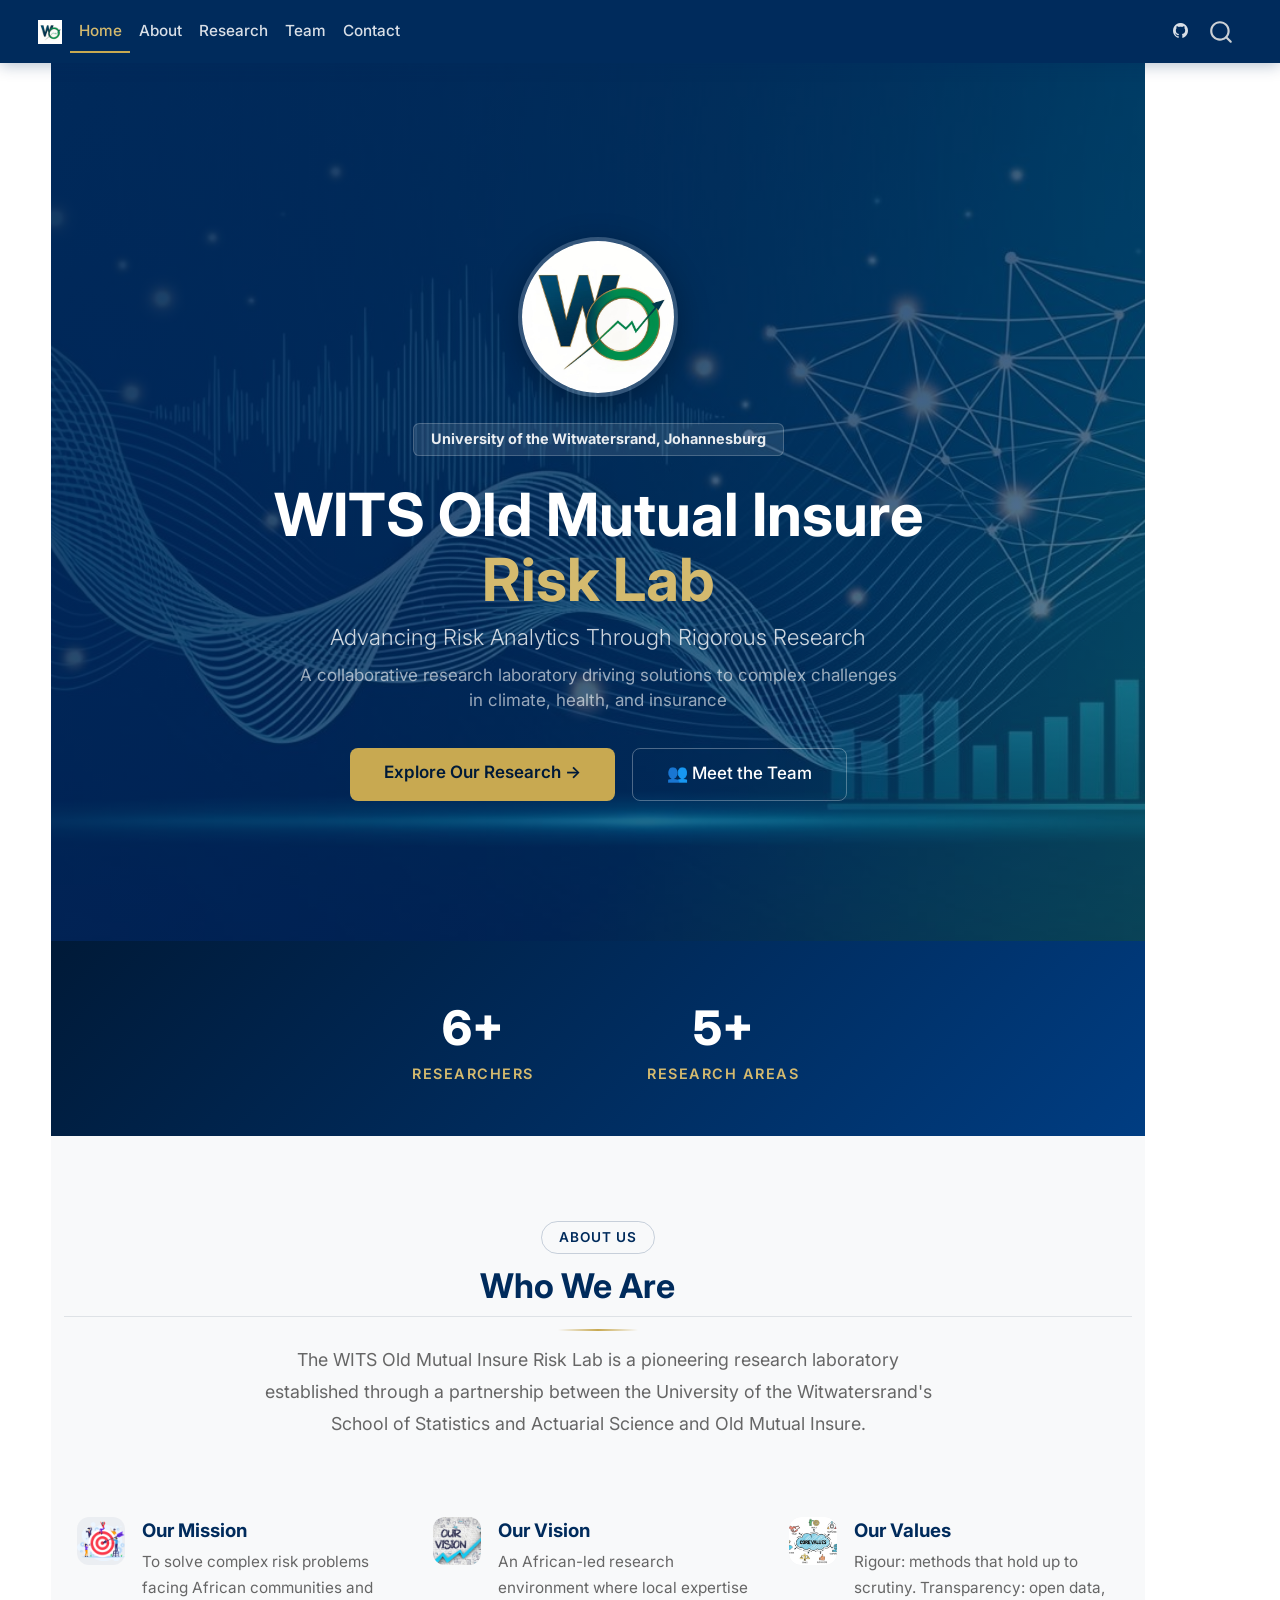
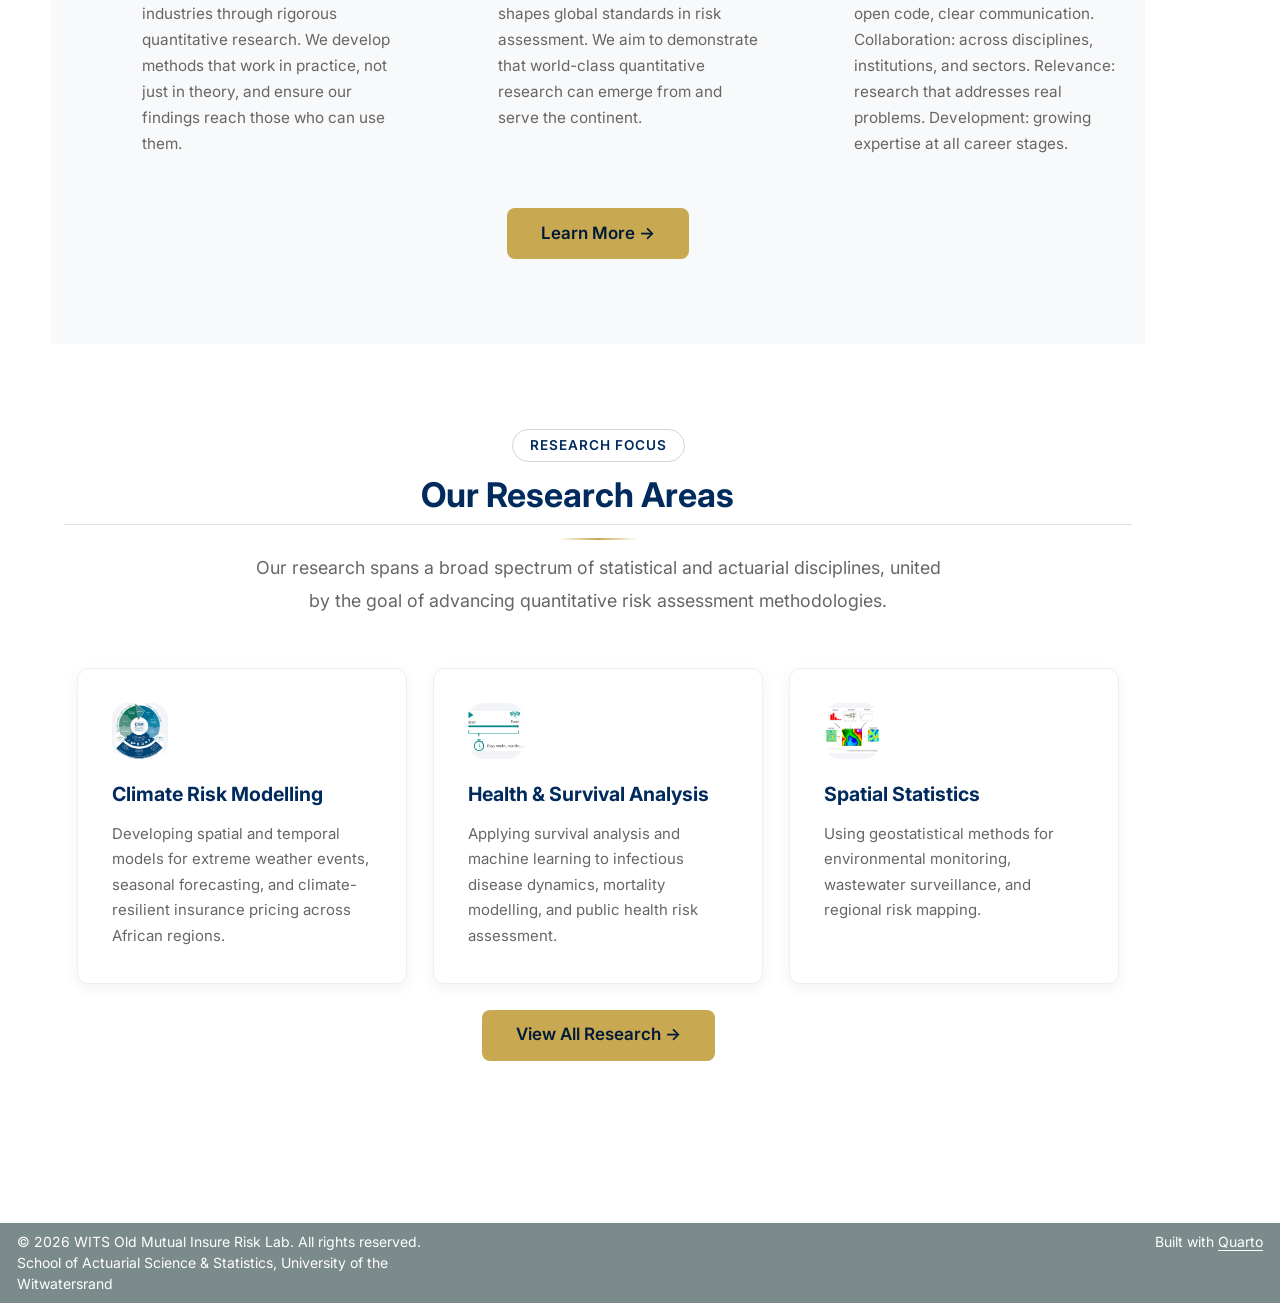
==== docs/index.html @ 9a1ba1e3 "Render website" ====
<!DOCTYPE html>
<html xmlns="http://www.w3.org/1999/xhtml" lang="en" xml:lang="en"><head>

<meta charset="utf-8">
<meta name="generator" content="quarto-1.9.36">

<meta name="viewport" content="width=device-width, initial-scale=1.0, user-scalable=yes">

<meta name="description" content="Advancing Risk Analytics &amp; Actuarial Science through innovative research at the University of the Witwatersrand">

<title>WITS Old Mutual Insure Risk Lab</title>
<style>
/* Default styles provided by pandoc.
** See https://pandoc.org/MANUAL.html#variables-for-html for config info.
*/
code{white-space: pre-wrap;}
span.smallcaps{font-variant: small-caps;}
div.columns{display: flex; gap: min(4vw, 1.5em);}
div.column{flex: auto; overflow-x: auto;}
div.hanging-indent{margin-left: 1.5em; text-indent: -1.5em;}
ul.task-list{list-style: none;}
ul.task-list li input[type="checkbox"] {
  width: 0.8em;
  margin: 0 0.8em 0.2em -1em; /* quarto-specific, see https://github.com/quarto-dev/quarto-cli/issues/4556 */ 
  vertical-align: middle;
}
</style>


<script src="site_libs/quarto-nav/quarto-nav.js"></script>
<script src="site_libs/quarto-nav/headroom.min.js"></script>
<script src="site_libs/clipboard/clipboard.min.js"></script>
<script src="site_libs/quarto-search/autocomplete.umd.js"></script>
<script src="site_libs/quarto-search/fuse.min.js"></script>
<script src="site_libs/quarto-search/quarto-search.js"></script>
<meta name="quarto:offset" content="./">
<link href="./images/logo.png" rel="icon" type="image/png">
<script src="site_libs/quarto-html/quarto.js" type="module"></script>
<script src="site_libs/quarto-html/tabsets/tabsets.js" type="module"></script>
<script src="site_libs/quarto-html/popper.min.js"></script>
<script src="site_libs/quarto-html/tippy.umd.min.js"></script>
<script src="site_libs/quarto-html/anchor.min.js"></script>
<link href="site_libs/quarto-html/tippy.css" rel="stylesheet">
<link href="site_libs/quarto-html/quarto-syntax-highlighting-845c23b38eaddc0f92fda52bfe77a8c8.css" rel="stylesheet" id="quarto-text-highlighting-styles">
<script src="site_libs/bootstrap/bootstrap.min.js"></script>
<link href="site_libs/bootstrap/bootstrap-icons.css" rel="stylesheet">
<link href="site_libs/bootstrap/bootstrap-7622a81b1497c2bcf4601b853448bdc0.min.css" rel="stylesheet" append-hash="true" id="quarto-bootstrap" data-mode="light">
<script id="quarto-search-options" type="application/json">{
  "location": "navbar",
  "copy-button": false,
  "collapse-after": 3,
  "panel-placement": "end",
  "type": "overlay",
  "limit": 50,
  "keyboard-shortcut": [
    "f",
    "/",
    "s"
  ],
  "show-item-context": false,
  "language": {
    "search-no-results-text": "No results",
    "search-matching-documents-text": "matching documents",
    "search-copy-link-title": "Copy link to search",
    "search-hide-matches-text": "Hide additional matches",
    "search-more-match-text": "more match in this document",
    "search-more-matches-text": "more matches in this document",
    "search-clear-button-title": "Clear",
    "search-text-placeholder": "",
    "search-detached-cancel-button-title": "Cancel",
    "search-submit-button-title": "Submit",
    "search-label": "Search"
  }
}</script>
<style>html{ scroll-behavior: smooth; }</style>
<link rel="preconnect" href="https://fonts.googleapis.com">
<link rel="preconnect" href="https://fonts.gstatic.com" crossorigin="">
<link href="https://fonts.googleapis.com/css2?family=Inter:wght@300;400;500;600;700;800&amp;family=Playfair+Display:wght@700&amp;display=swap" rel="stylesheet">
<link href="https://cdn.jsdelivr.net/npm/bootstrap@5.3.2/dist/css/bootstrap.min.css" rel="stylesheet">


<link rel="stylesheet" href="styles.css">
<meta property="og:title" content="– WITS Old Mutual Insure Risk Lab">
<meta property="og:description" content="Advancing Risk Analytics &amp; Actuarial Science through innovative research at the University of the Witwatersrand">
<meta property="og:image" content="images/hero-bg.png">
<meta property="og:site_name" content="WITS Old Mutual Insure Risk Lab">
<meta property="og:image:alt" content="">
<meta name="twitter:title" content="– WITS Old Mutual Insure Risk Lab">
<meta name="twitter:description" content="Advancing Risk Analytics &amp; Actuarial Science through innovative research at the University of the Witwatersrand">
<meta name="twitter:image" content="images/hero-bg.png">
<meta name="twitter:image:alt" content="">
<meta name="twitter:card" content="summary_large_image">
</head>

<body class="nav-fixed fullcontent quarto-light">

<div id="quarto-search-results"></div>
  <header id="quarto-header" class="headroom fixed-top">
    <nav class="navbar navbar-expand-lg " data-bs-theme="dark">
      <div class="navbar-container container-fluid">
      <div class="navbar-brand-container mx-auto">
    <a href="./index.html" class="navbar-brand navbar-brand-logo">
    <img src="./images/logo.png" alt="" class="navbar-logo light-content">
    <img src="./images/logo.png" alt="" class="navbar-logo dark-content">
    </a>
  </div>
            <div id="quarto-search" class="" title="Search"></div>
          <button class="navbar-toggler" type="button" data-bs-toggle="collapse" data-bs-target="#navbarCollapse" aria-controls="navbarCollapse" role="menu" aria-expanded="false" aria-label="Toggle navigation" onclick="if (window.quartoToggleHeadroom) { window.quartoToggleHeadroom(); }">
  <span class="navbar-toggler-icon"></span>
</button>
          <div class="collapse navbar-collapse" id="navbarCollapse">
            <ul class="navbar-nav navbar-nav-scroll me-auto">
  <li class="nav-item">
    <a class="nav-link active" href="./index.html" aria-current="page"> 
<span class="menu-text">Home</span></a>
  </li>  
  <li class="nav-item">
    <a class="nav-link" href="./about.html"> 
<span class="menu-text">About</span></a>
  </li>  
  <li class="nav-item">
    <a class="nav-link" href="./research.html"> 
<span class="menu-text">Research</span></a>
  </li>  
  <li class="nav-item">
    <a class="nav-link" href="./team.html"> 
<span class="menu-text">Team</span></a>
  </li>  
  <li class="nav-item">
    <a class="nav-link" href="./contact.html"> 
<span class="menu-text">Contact</span></a>
  </li>  
</ul>
            <ul class="navbar-nav navbar-nav-scroll ms-auto">
  <li class="nav-item compact">
    <a class="nav-link" href="https://github.com/odeymofokeng-wits/wits-riks-lab"> <i class="bi bi-github" role="img" aria-label="GitHub">
</i> 
<span class="menu-text"></span></a>
  </li>  
</ul>
          </div> <!-- /navcollapse -->
            <div class="quarto-navbar-tools">
</div>
      </div> <!-- /container-fluid -->
    </nav>
</header>
<!-- content -->
<div id="quarto-content" class="quarto-container page-columns page-rows-contents page-layout-article page-navbar">
<!-- sidebar -->
<!-- margin-sidebar -->
    
<!-- main -->
<main class="content" id="quarto-document-content"><header id="title-block-header" class="quarto-title-block"></header>




<!-- ═══════════════════════════════════════════
     HERO SECTION
     ═══════════════════════════════════════════ -->
<div class="hero-section">
  <img src="images/hero-bg.png" alt="" class="hero-bg">
  <div class="hero-overlay"></div>
  <div class="hero-content">
    <img src="images/logo.png" alt="WITS Old Mutual Insure Risk Lab" class="hero-logo">

    <div class="hero-badges">
      <span class="badge">University of the Witwatersrand, Johannesburg</span>
    </div>

    <h1 class="hero-title">
      WITS Old Mutual Insure<br>
      <span class="gold">Risk Lab</span>
    </h1>

    <p class="hero-tagline">
      Advancing Risk Analytics Through Rigorous Research
    </p>
    <p class="hero-subtitle">
      A collaborative research laboratory driving solutions to complex challenges in climate, health, and insurance
    </p>

    <div class="hero-buttons">
      <a href="./research.html" class="hero-btn-primary">
        Explore Our Research →
      </a>
      <a href="./team.html" class="hero-btn-secondary">
        👥 Meet the Team
      </a>
    </div>
  </div>
</div>

<!-- ═══════════════════════════════════════════
     STATS BAR
     ═══════════════════════════════════════════ -->
<div class="stats-bar text-center">
  <div class="container">
    <div class="row g-4 justify-content-center">
      <div class="col-6 col-md-3 stat-item">
        <div class="stat-number">6+</div>
        <div class="stat-label">Researchers</div>
      </div>
      <div class="col-6 col-md-3 stat-item">
        <div class="stat-number">5+</div>
        <div class="stat-label">Research Areas</div>
      </div>
    </div>
  </div>
</div>

<!-- ═══════════════════════════════════════════
     ABOUT PREVIEW
     ═══════════════════════════════════════════ -->
<div class="bg-light-section" style="padding: 5rem 0;">
  <div class="container">
    <div class="section-title-wrapper">
      <span class="section-badge badge-navy">About Us</span>
      <h2 class="anchored">Who We Are</h2>
      <div class="gold-line"></div>
      <p style="color: #666; max-width: 700px; margin: 0 auto; font-size: 1.05rem; line-height: 1.8;">
        The WITS Old Mutual Insure Risk Lab is a pioneering research laboratory
        established through a partnership between the University of the
        Witwatersrand's School of Statistics and Actuarial Science and Old Mutual
        Insure.
      </p>
    </div>

    <div class="row g-4 mt-4 justify-content-center">
      <div class="col-md-4">
        <div class="about-value-card">
          <div class="about-value-icon"><img src="images/target.png" alt="Mission" style="width: 48px; height: 48px; object-fit: contain;"></div>
          <div>
            <div class="about-value-title">Our Mission</div>
            <div class="about-value-text">
              To solve complex risk problems facing African communities and industries through rigorous quantitative research. We develop methods that work in practice, not just in theory, and ensure our findings reach those who can use them.
            </div>
          </div>
        </div>
      </div>
      <div class="col-md-4">
        <div class="about-value-card">
          <div class="about-value-icon"><img src="images/vision.jpg" alt="Vision" style="width: 48px; height: 48px; object-fit: cover; border-radius: 12px;"></div>
          <div>
            <div class="about-value-title">Our Vision</div>
            <div class="about-value-text">
              An African-led research environment where local expertise shapes global standards in risk assessment. We aim to demonstrate that world-class quantitative research can emerge from and serve the continent.
            </div>
          </div>
        </div>
      </div>
      <div class="col-md-4">
        <div class="about-value-card">
          <div class="about-value-icon"><img src="images/values.jpg" alt="Values" style="width: 48px; height: 48px; object-fit: cover; border-radius: 12px;"></div>
          <div>
            <div class="about-value-title">Our Values</div>
            <div class="about-value-text">
              Rigour: methods that hold up to scrutiny. Transparency: open data, open code, clear communication. Collaboration: across disciplines, institutions, and sectors. Relevance: research that addresses real problems. Development: growing expertise at all career stages.
            </div>
          </div>
        </div>
      </div>
    </div>

    <div class="text-center mt-4">
      <a href="./about.html" class="hero-btn-primary" style="display: inline-block;">
        Learn More →
      </a>
    </div>
  </div>
</div>

<!-- RESEARCH PREVIEW -->
<div style="padding: 5rem 0; background: white;">
  <div class="container">
    <div class="section-title-wrapper">
      <span class="section-badge badge-navy">Research Focus</span>
      <h2 class="anchored">Our Research Areas</h2>
      <div class="gold-line"></div>
      <p style="color: #666; max-width: 700px; margin: 0 auto; font-size: 1.05rem; line-height: 1.8;">
        Our research spans a broad spectrum of statistical and actuarial disciplines,
        united by the goal of advancing quantitative risk assessment methodologies.
      </p>
    </div>

    <div class="row g-4">
      <div class="col-md-4">
        <div class="research-card">
         <div class="research-card-icon"><img src="images/climate.png" alt="Climate Risk" style="width: 56px; height: 56px; object-fit: contain;"></div>
          <div class="research-card-title">Climate Risk Modelling</div>
          <div class="research-card-text">
            Developing spatial and temporal models for extreme weather events,
            seasonal forecasting, and climate-resilient insurance pricing across
            African regions.
          </div>
        </div>
      </div>
      <div class="col-md-4">
        <div class="research-card">
          <div class="research-card-icon"><img src="images/survival.png" alt="Health and Survival" style="width: 56px; height: 56px; object-fit: contain;"></div>
          <div class="research-card-title">Health &amp; Survival Analysis</div>
          <div class="research-card-text">
            Applying survival analysis and machine learning to infectious disease
            dynamics, mortality modelling, and public health risk assessment.
          </div>
        </div>
      </div>
      <div class="col-md-4">
        <div class="research-card">
          <div class="research-card-icon"><img src="images/spatial.png" alt="Spatial Statistics" style="width: 56px; height: 56px; object-fit: contain;"></div>
          <div class="research-card-title">Spatial Statistics</div>
          <div class="research-card-text">
            Using geostatistical methods for
            environmental monitoring, wastewater surveillance, and regional risk mapping.
          </div>
        </div>
      </div>
    </div>

    <div class="text-center mt-4">
      <a href="./research.html" class="hero-btn-primary" style="display: inline-block;">
        View All Research →
      </a>
    </div>
  </div>
</div>



</main> <!-- /main -->
<script id="quarto-html-after-body" type="application/javascript">
  window.document.addEventListener("DOMContentLoaded", function (event) {
    const icon = "";
    const anchorJS = new window.AnchorJS();
    anchorJS.options = {
      placement: 'right',
      icon: icon
    };
    anchorJS.add('.anchored');
    const isCodeAnnotation = (el) => {
      for (const clz of el.classList) {
        if (clz.startsWith('code-annotation-')) {                     
          return true;
        }
      }
      return false;
    }
    const onCopySuccess = function(e) {
      // button target
      const button = e.trigger;
      // don't keep focus
      button.blur();
      // flash "checked"
      button.classList.add('code-copy-button-checked');
      var currentTitle = button.getAttribute("title");
      button.setAttribute("title", "Copied!");
      let tooltip;
      if (window.bootstrap) {
        button.setAttribute("data-bs-toggle", "tooltip");
        button.setAttribute("data-bs-placement", "left");
        button.setAttribute("data-bs-title", "Copied!");
        tooltip = new bootstrap.Tooltip(button, 
          { trigger: "manual", 
            customClass: "code-copy-button-tooltip",
            offset: [0, -8]});
        tooltip.show();    
      }
      setTimeout(function() {
        if (tooltip) {
          tooltip.hide();
          button.removeAttribute("data-bs-title");
          button.removeAttribute("data-bs-toggle");
          button.removeAttribute("data-bs-placement");
        }
        button.setAttribute("title", currentTitle);
        button.classList.remove('code-copy-button-checked');
      }, 1000);
      // clear code selection
      e.clearSelection();
    }
    const getTextToCopy = function(trigger) {
      const outerScaffold = trigger.parentElement.cloneNode(true);
      const codeEl = outerScaffold.querySelector('code');
      for (const childEl of codeEl.children) {
        if (isCodeAnnotation(childEl)) {
          childEl.remove();
        }
      }
      return codeEl.innerText;
    }
    const clipboard = new window.ClipboardJS('.code-copy-button:not([data-in-quarto-modal])', {
      text: getTextToCopy
    });
    clipboard.on('success', onCopySuccess);
    if (window.document.getElementById('quarto-embedded-source-code-modal')) {
      const clipboardModal = new window.ClipboardJS('.code-copy-button[data-in-quarto-modal]', {
        text: getTextToCopy,
        container: window.document.getElementById('quarto-embedded-source-code-modal')
      });
      clipboardModal.on('success', onCopySuccess);
    }
      var localhostRegex = new RegExp(/^(?:http|https):\/\/localhost\:?[0-9]*\//);
      var mailtoRegex = new RegExp(/^mailto:/);
        var filterRegex = new RegExp('/' + window.location.host + '/');
      var isInternal = (href) => {
          return filterRegex.test(href) || localhostRegex.test(href) || mailtoRegex.test(href);
      }
      // Inspect non-navigation links and adorn them if external
     var links = window.document.querySelectorAll('a[href]:not(.nav-link):not(.navbar-brand):not(.toc-action):not(.sidebar-link):not(.sidebar-item-toggle):not(.pagination-link):not(.no-external):not([aria-hidden]):not(.dropdown-item):not(.quarto-navigation-tool):not(.about-link)');
      for (var i=0; i<links.length; i++) {
        const link = links[i];
        if (!isInternal(link.href)) {
          // undo the damage that might have been done by quarto-nav.js in the case of
          // links that we want to consider external
          if (link.dataset.originalHref !== undefined) {
            link.href = link.dataset.originalHref;
          }
        }
      }
    function tippyHover(el, contentFn, onTriggerFn, onUntriggerFn) {
      const config = {
        allowHTML: true,
        maxWidth: 500,
        delay: 100,
        arrow: false,
        appendTo: function(el) {
            return el.parentElement;
        },
        interactive: true,
        interactiveBorder: 10,
        theme: 'quarto',
        placement: 'bottom-start',
      };
      if (contentFn) {
        config.content = contentFn;
      }
      if (onTriggerFn) {
        config.onTrigger = onTriggerFn;
      }
      if (onUntriggerFn) {
        config.onUntrigger = onUntriggerFn;
      }
      window.tippy(el, config); 
    }
    const noterefs = window.document.querySelectorAll('a[role="doc-noteref"]');
    for (var i=0; i<noterefs.length; i++) {
      const ref = noterefs[i];
      tippyHover(ref, function() {
        // use id or data attribute instead here
        let href = ref.getAttribute('data-footnote-href') || ref.getAttribute('href');
        try { href = new URL(href).hash; } catch {}
        const id = href.replace(/^#\/?/, "");
        const note = window.document.getElementById(id);
        if (note) {
          return note.innerHTML;
        } else {
          return "";
        }
      });
    }
    const xrefs = window.document.querySelectorAll('a.quarto-xref');
    const processXRef = (id, note) => {
      // Strip column container classes
      const stripColumnClz = (el) => {
        el.classList.remove("page-full", "page-columns");
        if (el.children) {
          for (const child of el.children) {
            stripColumnClz(child);
          }
        }
      }
      stripColumnClz(note)
      if (id === null || id.startsWith('sec-')) {
        // Special case sections, only their first couple elements
        const container = document.createElement("div");
        if (note.children && note.children.length > 2) {
          container.appendChild(note.children[0].cloneNode(true));
          for (let i = 1; i < note.children.length; i++) {
            const child = note.children[i];
            if (child.tagName === "P" && child.innerText === "") {
              continue;
            } else {
              container.appendChild(child.cloneNode(true));
              break;
            }
          }
          if (window.Quarto?.typesetMath) {
            window.Quarto.typesetMath(container);
          }
          return container.innerHTML
        } else {
          if (window.Quarto?.typesetMath) {
            window.Quarto.typesetMath(note);
          }
          return note.innerHTML;
        }
      } else {
        // Remove any anchor links if they are present
        const anchorLink = note.querySelector('a.anchorjs-link');
        if (anchorLink) {
          anchorLink.remove();
        }
        if (window.Quarto?.typesetMath) {
          window.Quarto.typesetMath(note);
        }
        if (note.classList.contains("callout")) {
          return note.outerHTML;
        } else {
          return note.innerHTML;
        }
      }
    }
    for (var i=0; i<xrefs.length; i++) {
      const xref = xrefs[i];
      tippyHover(xref, undefined, function(instance) {
        instance.disable();
        let url = xref.getAttribute('href');
        let hash = undefined; 
        if (url.startsWith('#')) {
          hash = url;
        } else {
          try { hash = new URL(url).hash; } catch {}
        }
        if (hash) {
          const id = hash.replace(/^#\/?/, "");
          const note = window.document.getElementById(id);
          if (note !== null) {
            try {
              const html = processXRef(id, note.cloneNode(true));
              instance.setContent(html);
            } finally {
              instance.enable();
              instance.show();
            }
          } else {
            // See if we can fetch this
            fetch(url.split('#')[0])
            .then(res => res.text())
            .then(html => {
              const parser = new DOMParser();
              const htmlDoc = parser.parseFromString(html, "text/html");
              const note = htmlDoc.getElementById(id);
              if (note !== null) {
                const html = processXRef(id, note);
                instance.setContent(html);
              } 
            }).finally(() => {
              instance.enable();
              instance.show();
            });
          }
        } else {
          // See if we can fetch a full url (with no hash to target)
          // This is a special case and we should probably do some content thinning / targeting
          fetch(url)
          .then(res => res.text())
          .then(html => {
            const parser = new DOMParser();
            const htmlDoc = parser.parseFromString(html, "text/html");
            const note = htmlDoc.querySelector('main.content');
            if (note !== null) {
              // This should only happen for chapter cross references
              // (since there is no id in the URL)
              // remove the first header
              if (note.children.length > 0 && note.children[0].tagName === "HEADER") {
                note.children[0].remove();
              }
              const html = processXRef(null, note);
              instance.setContent(html);
            } 
          }).finally(() => {
            instance.enable();
            instance.show();
          });
        }
      }, function(instance) {
      });
    }
        let selectedAnnoteEl;
        const selectorForAnnotation = ( cell, annotation) => {
          let cellAttr = 'data-code-cell="' + cell + '"';
          let lineAttr = 'data-code-annotation="' +  annotation + '"';
          const selector = 'span[' + cellAttr + '][' + lineAttr + ']';
          return selector;
        }
        const selectCodeLines = (annoteEl) => {
          const doc = window.document;
          const targetCell = annoteEl.getAttribute("data-target-cell");
          const targetAnnotation = annoteEl.getAttribute("data-target-annotation");
          const annoteSpan = window.document.querySelector(selectorForAnnotation(targetCell, targetAnnotation));
          const lines = annoteSpan.getAttribute("data-code-lines").split(",");
          const lineIds = lines.map((line) => {
            return targetCell + "-" + line;
          })
          let top = null;
          let height = null;
          let parent = null;
          if (lineIds.length > 0) {
              //compute the position of the single el (top and bottom and make a div)
              const el = window.document.getElementById(lineIds[0]);
              top = el.offsetTop;
              height = el.offsetHeight;
              parent = el.parentElement.parentElement;
            if (lineIds.length > 1) {
              const lastEl = window.document.getElementById(lineIds[lineIds.length - 1]);
              const bottom = lastEl.offsetTop + lastEl.offsetHeight;
              height = bottom - top;
            }
            if (top !== null && height !== null && parent !== null) {
              // cook up a div (if necessary) and position it 
              let div = window.document.getElementById("code-annotation-line-highlight");
              if (div === null) {
                div = window.document.createElement("div");
                div.setAttribute("id", "code-annotation-line-highlight");
                div.style.position = 'absolute';
                parent.appendChild(div);
              }
              div.style.top = top - 2 + "px";
              div.style.height = height + 4 + "px";
              div.style.left = 0;
              let gutterDiv = window.document.getElementById("code-annotation-line-highlight-gutter");
              if (gutterDiv === null) {
                gutterDiv = window.document.createElement("div");
                gutterDiv.setAttribute("id", "code-annotation-line-highlight-gutter");
                gutterDiv.style.position = 'absolute';
                const codeCell = window.document.getElementById(targetCell);
                const gutter = codeCell.querySelector('.code-annotation-gutter');
                gutter.appendChild(gutterDiv);
              }
              gutterDiv.style.top = top - 2 + "px";
              gutterDiv.style.height = height + 4 + "px";
            }
            selectedAnnoteEl = annoteEl;
          }
        };
        const unselectCodeLines = () => {
          const elementsIds = ["code-annotation-line-highlight", "code-annotation-line-highlight-gutter"];
          elementsIds.forEach((elId) => {
            const div = window.document.getElementById(elId);
            if (div) {
              div.remove();
            }
          });
          selectedAnnoteEl = undefined;
        };
          // Handle positioning of the toggle
      window.addEventListener(
        "resize",
        throttle(() => {
          elRect = undefined;
          if (selectedAnnoteEl) {
            selectCodeLines(selectedAnnoteEl);
          }
        }, 10)
      );
      function throttle(fn, ms) {
      let throttle = false;
      let timer;
        return (...args) => {
          if(!throttle) { // first call gets through
              fn.apply(this, args);
              throttle = true;
          } else { // all the others get throttled
              if(timer) clearTimeout(timer); // cancel #2
              timer = setTimeout(() => {
                fn.apply(this, args);
                timer = throttle = false;
              }, ms);
          }
        };
      }
        // Attach click handler to the DT
        const annoteDls = window.document.querySelectorAll('dt[data-target-cell]');
        for (const annoteDlNode of annoteDls) {
          annoteDlNode.addEventListener('click', (event) => {
            const clickedEl = event.target;
            if (clickedEl !== selectedAnnoteEl) {
              unselectCodeLines();
              const activeEl = window.document.querySelector('dt[data-target-cell].code-annotation-active');
              if (activeEl) {
                activeEl.classList.remove('code-annotation-active');
              }
              selectCodeLines(clickedEl);
              clickedEl.classList.add('code-annotation-active');
            } else {
              // Unselect the line
              unselectCodeLines();
              clickedEl.classList.remove('code-annotation-active');
            }
          });
        }
    const findCites = (el) => {
      const parentEl = el.parentElement;
      if (parentEl) {
        const cites = parentEl.dataset.cites;
        if (cites) {
          return {
            el,
            cites: cites.split(' ')
          };
        } else {
          return findCites(el.parentElement)
        }
      } else {
        return undefined;
      }
    };
    var bibliorefs = window.document.querySelectorAll('a[role="doc-biblioref"]');
    for (var i=0; i<bibliorefs.length; i++) {
      const ref = bibliorefs[i];
      const citeInfo = findCites(ref);
      if (citeInfo) {
        tippyHover(citeInfo.el, function() {
          var popup = window.document.createElement('div');
          citeInfo.cites.forEach(function(cite) {
            var citeDiv = window.document.createElement('div');
            citeDiv.classList.add('hanging-indent');
            citeDiv.classList.add('csl-entry');
            var biblioDiv = window.document.getElementById('ref-' + cite);
            if (biblioDiv) {
              citeDiv.innerHTML = biblioDiv.innerHTML;
            }
            popup.appendChild(citeDiv);
          });
          return popup.innerHTML;
        });
      }
    }
  });
  </script>
</div> <!-- /content -->
<footer class="footer">
  <div class="nav-footer">
    <div class="nav-footer-left">
<p>© 2026 WITS Old Mutual Insure Risk Lab. All rights reserved. School of Actuarial Science &amp; Statistics, University of the Witwatersrand</p>
</div>   
    <div class="nav-footer-center">
      &nbsp;
    </div>
    <div class="nav-footer-right">
<p>Built with <a href="https://quarto.org/">Quarto</a></p>
</div>
  </div>
</footer>




<script src="site_libs/quarto-html/zenscroll-min.js"></script>
</body></html>
---- docs/site_libs/quarto-html/tippy.css ----
.tippy-box[data-animation=fade][data-state=hidden]{opacity:0}[data-tippy-root]{max-width:calc(100vw - 10px)}.tippy-box{position:relative;background-color:#333;color:#fff;border-radius:4px;font-size:14px;line-height:1.4;white-space:normal;outline:0;transition-property:transform,visibility,opacity}.tippy-box[data-placement^=top]>.tippy-arrow{bottom:0}.tippy-box[data-placement^=top]>.tippy-arrow:before{bottom:-7px;left:0;border-width:8px 8px 0;border-top-color:initial;transform-origin:center top}.tippy-box[data-placement^=bottom]>.tippy-arrow{top:0}.tippy-box[data-placement^=bottom]>.tippy-arrow:before{top:-7px;left:0;border-width:0 8px 8px;border-bottom-color:initial;transform-origin:center bottom}.tippy-box[data-placement^=left]>.tippy-arrow{right:0}.tippy-box[data-placement^=left]>.tippy-arrow:before{border-width:8px 0 8px 8px;border-left-color:initial;right:-7px;transform-origin:center left}.tippy-box[data-placement^=right]>.tippy-arrow{left:0}.tippy-box[data-placement^=right]>.tippy-arrow:before{left:-7px;border-width:8px 8px 8px 0;border-right-color:initial;transform-origin:center right}.tippy-box[data-inertia][data-state=visible]{transition-timing-function:cubic-bezier(.54,1.5,.38,1.11)}.tippy-arrow{width:16px;height:16px;color:#333}.tippy-arrow:before{content:"";position:absolute;border-color:transparent;border-style:solid}.tippy-content{position:relative;padding:5px 9px;z-index:1}
---- docs/site_libs/quarto-html/quarto-syntax-highlighting-845c23b38eaddc0f92fda52bfe77a8c8.css ----
/* quarto syntax highlight colors */
:root {
  --quarto-hl-ot-color: #003B4F;
  --quarto-hl-at-color: #657422;
  --quarto-hl-ss-color: #20794D;
  --quarto-hl-an-color: #5E5E5E;
  --quarto-hl-fu-color: #4758AB;
  --quarto-hl-st-color: #20794D;
  --quarto-hl-cf-color: #003B4F;
  --quarto-hl-op-color: #5E5E5E;
  --quarto-hl-er-color: #AD0000;
  --quarto-hl-bn-color: #AD0000;
  --quarto-hl-al-color: #AD0000;
  --quarto-hl-va-color: #111111;
  --quarto-hl-bu-color: inherit;
  --quarto-hl-ex-color: inherit;
  --quarto-hl-pp-color: #AD0000;
  --quarto-hl-in-color: #5E5E5E;
  --quarto-hl-vs-color: #20794D;
  --quarto-hl-wa-color: #5E5E5E;
  --quarto-hl-do-color: #5E5E5E;
  --quarto-hl-im-color: #00769E;
  --quarto-hl-ch-color: #20794D;
  --quarto-hl-dt-color: #AD0000;
  --quarto-hl-fl-color: #AD0000;
  --quarto-hl-co-color: #5E5E5E;
  --quarto-hl-cv-color: #5E5E5E;
  --quarto-hl-cn-color: #8f5902;
  --quarto-hl-sc-color: #5E5E5E;
  --quarto-hl-dv-color: #AD0000;
  --quarto-hl-kw-color: #003B4F;
}

/* other quarto variables */
:root {
  --quarto-font-monospace: SFMono-Regular, Menlo, Monaco, Consolas, "Liberation Mono", "Courier New", monospace;
}

/* syntax highlight based on Pandoc's rules */
pre > code.sourceCode > span {
  color: #003B4F;
}

code.sourceCode > span {
  color: #003B4F;
}

div.sourceCode,
div.sourceCode pre.sourceCode {
  color: #003B4F;
}

/* Normal */
code span {
  color: #003B4F;
}

/* Alert */
code span.al {
  color: #AD0000;
  font-style: inherit;
}

/* Annotation */
code span.an {
  color: #5E5E5E;
  font-style: inherit;
}

/* Attribute */
code span.at {
  color: #657422;
  font-style: inherit;
}

/* BaseN */
code span.bn {
  color: #AD0000;
  font-style: inherit;
}

/* BuiltIn */
code span.bu {
  font-style: inherit;
}

/* ControlFlow */
code span.cf {
  color: #003B4F;
  font-weight: bold;
  font-style: inherit;
}

/* Char */
code span.ch {
  color: #20794D;
  font-style: inherit;
}

/* Constant */
code span.cn {
  color: #8f5902;
  font-style: inherit;
}

/* Comment */
code span.co {
  color: #5E5E5E;
  font-style: inherit;
}

/* CommentVar */
code span.cv {
  color: #5E5E5E;
  font-style: italic;
}

/* Documentation */
code span.do {
  color: #5E5E5E;
  font-style: italic;
}

/* DataType */
code span.dt {
  color: #AD0000;
  font-style: inherit;
}

/* DecVal */
code span.dv {
  color: #AD0000;
  font-style: inherit;
}

/* Error */
code span.er {
  color: #AD0000;
  font-style: inherit;
}

/* Extension */
code span.ex {
  font-style: inherit;
}

/* Float */
code span.fl {
  color: #AD0000;
  font-style: inherit;
}

/* Function */
code span.fu {
  color: #4758AB;
  font-style: inherit;
}

/* Import */
code span.im {
  color: #00769E;
  font-style: inherit;
}

/* Information */
code span.in {
  color: #5E5E5E;
  font-style: inherit;
}

/* Keyword */
code span.kw {
  color: #003B4F;
  font-weight: bold;
  font-style: inherit;
}

/* Operator */
code span.op {
  color: #5E5E5E;
  font-style: inherit;
}

/* Other */
code span.ot {
  color: #003B4F;
  font-style: inherit;
}

/* Preprocessor */
code span.pp {
  color: #AD0000;
  font-style: inherit;
}

/* SpecialChar */
code span.sc {
  color: #5E5E5E;
  font-style: inherit;
}

/* SpecialString */
code span.ss {
  color: #20794D;
  font-style: inherit;
}

/* String */
code span.st {
  color: #20794D;
  font-style: inherit;
}

/* Variable */
code span.va {
  color: #111111;
  font-style: inherit;
}

/* VerbatimString */
code span.vs {
  color: #20794D;
  font-style: inherit;
}

/* Warning */
code span.wa {
  color: #5E5E5E;
  font-style: italic;
}

.prevent-inlining {
  content: "</";
}

/*# sourceMappingURL=ac89f0bb514bba72461919f78549e31c.css.map */
---- docs/styles.css ----
/* ============================================
   WITS Old Mutual Insure Risk Lab — Custom Styles
   ============================================ */
   
   


/* ── Global ── */
:root {
  --color-navy: #002B5C;
  --color-navy-light: #003d82;
  --color-navy-dark: #001a38;
  --color-gold: #C8A951;
  --color-gold-light: #D4BA6E;
  --color-gold-dark: #B8943A;
  --color-teal: #1a6b5a;
  --color-teal-light: #2a8b72;
  --font-body: 'Inter', system-ui, sans-serif;
  --font-heading: 'Inter', system-ui, sans-serif;
}

body {
  font-family: var(--font-body) !important;
  color: #333 !important;
}

h1, h2, h3, h4, h5, h6 {
  font-family: var(--font-heading) !important;
  color: var(--color-navy) !important;
  font-weight: 700 !important;
}

/* ── Navbar ── */
.navbar {
  background-color: var(--color-navy) !important;
  padding: 0.6rem 1.5rem !important;
  box-shadow: 0 2px 15px rgba(0, 43, 92, 0.3) !important;
}

.navbar-brand .navbar-title {
  color: #ffffff !important;
  font-weight: 700 !important;
  font-size: 1rem !important;
}

.navbar .nav-link,
.navbar .dropdown-item {
  color: rgba(255, 255, 255, 0.85) !important;
  font-weight: 500 !important;
  font-size: 0.9rem !important;
  transition: color 0.3s ease !important;
}

.navbar .nav-link:hover,
.navbar .dropdown-item:hover,
.navbar .nav-link.active {
  color: var(--color-gold-light) !important;
}

.navbar .nav-link.active {
  border-bottom: 2px solid var(--color-gold) !important;
}

.navbar-collapse.show {
  background-color: var(--color-navy-dark) !important;
  padding: 1rem !important;
  border-radius: 0 0 8px 8px !important;
}

.navbar-toggler {
  border-color: rgba(255,255,255,0.3) !important;
}

.navbar-toggler-icon {
  filter: brightness(0) invert(1) !important;
}

/* ── Hero Section ── */
.hero-section {
  position: relative;
  min-height: 100vh;
  display: flex;
  align-items: center;
  justify-content: center;
  overflow: hidden;
  background-color: var(--color-navy);
  margin-top: -56px; /* offset navbar */
  padding-top: 56px;
}

.hero-bg {
  position: absolute;
  top: 0;
  left: 0;
  width: 100%;
  height: 100%;
  object-fit: cover;
  opacity: 0.6;
}

.hero-overlay {
  position: absolute;
  top: 0;
  left: 0;
  width: 100%;
  height: 100%;
  background: linear-gradient(
    135deg,
    rgba(0, 43, 92, 0.92) 0%,
    rgba(0, 43, 92, 0.70) 40%,
    rgba(0, 43, 92, 0.50) 70%,
    rgba(26, 107, 90, 0.35) 100%
  );
}

.hero-content {
  position: relative;
  z-index: 10;
  text-align: center;
  padding: 2rem;
  max-width: 900px;
}

.hero-logo {
  width: 160px;
  height: 160px;
  border-radius: 50%;
  object-fit: cover;
  border: 4px solid rgba(255,255,255,0.2);
  box-shadow: 0 8px 32px rgba(0,0,0,0.3);
  margin-bottom: 1.5rem;
}

.hero-title {
  font-size: 3.5rem;
  font-weight: 800;
  color: #ffffff !important;
  line-height: 1.1;
  margin-bottom: 0.5rem;
}

.hero-title .gold {
  color: var(--color-gold-light) !important;
}

.hero-tagline {
  font-size: 1.3rem;
  color: rgba(255,255,255,0.8) !important;
  font-weight: 300;
  margin-bottom: 0.5rem;
}

.hero-subtitle {
  font-size: 1rem;
  color: rgba(255,255,255,0.6) !important;
  max-width: 600px;
  margin: 0 auto 2rem;
}

.hero-badges {
  margin-bottom: 1.5rem;
}

.hero-badges .badge {
  background: rgba(255,255,255,0.1) !important;
  color: rgba(255,255,255,0.9) !important;
  border: 1px solid rgba(255,255,255,0.2) !important;
  padding: 0.5rem 1rem !important;
  font-size: 0.85rem !important;
}

.hero-buttons {
  display: flex;
  gap: 1rem;
  justify-content: center;
  flex-wrap: wrap;
}

.hero-btn-primary {
  background-color: var(--color-gold) !important;
  color: var(--color-navy-dark) !important;
  border: none !important;
  padding: 0.75rem 2rem !important;
  font-weight: 600 !important;
  font-size: 1rem !important;
  border-radius: 8px !important;
  text-decoration: none !important;
  transition: all 0.3s ease !important;
}

.hero-btn-primary:hover {
  background-color: var(--color-gold-light) !important;
  transform: translateY(-2px);
  box-shadow: 0 4px 15px rgba(200, 169, 81, 0.4);
}

.hero-btn-secondary {
  background: transparent !important;
  color: #ffffff !important;
  border: 1px solid rgba(255,255,255,0.3) !important;
  padding: 0.75rem 2rem !important;
  font-weight: 500 !important;
  font-size: 1rem !important;
  border-radius: 8px !important;
  text-decoration: none !important;
  transition: all 0.3s ease !important;
}

.hero-btn-secondary:hover {
  background-color: rgba(255,255,255,0.1) !important;
  color: #ffffff !important;
  transform: translateY(-2px);
}

/* ── Stats Bar ── */
.stats-bar {
  background: linear-gradient(135deg, var(--color-navy-dark), var(--color-navy), var(--color-navy-light));
  padding: 3rem 2rem;
}

.stats-bar .stat-item {
  text-align: center;
}

.stats-bar .stat-number {
  font-size: 2.8rem;
  font-weight: 800;
  color: #ffffff !important;
}

.stats-bar .stat-label {
  font-size: 0.85rem;
  color: var(--color-gold-light) !important;
  text-transform: uppercase;
  letter-spacing: 1.5px;
  font-weight: 600;
}

/* ── Section Styles ── */
.section-title-wrapper {
  text-align: center;
  margin-bottom: 3rem;
}

.section-badge {
  display: inline-block;
  border: 1px solid;
  border-radius: 20px;
  padding: 0.3rem 1rem;
  font-size: 0.8rem;
  font-weight: 600;
  text-transform: uppercase;
  letter-spacing: 1px;
  margin-bottom: 0.75rem;
}

.badge-navy {
  border-color: rgba(0, 43, 92, 0.2) !important;
  color: var(--color-navy) !important;
}

.badge-gold {
  border-color: rgba(200, 169, 81, 0.3) !important;
  color: var(--color-gold-dark) !important;
}

.badge-teal {
  border-color: rgba(26, 107, 90, 0.3) !important;
  color: var(--color-teal) !important;
}

.gold-line {
  width: 80px;
  height: 2px;
  background: linear-gradient(90deg, transparent, var(--color-gold), transparent);
  margin: 0.75rem auto;
}

/* ── About Cards ── */
.about-value-card {
  display: flex;
  gap: 1rem;
  margin-bottom: 1.5rem;
}

.about-value-icon {
  flex-shrink: 0;
  width: 48px;
  height: 48px;
  border-radius: 12px;
  background: rgba(0, 43, 92, 0.05);
  display: flex;
  align-items: center;
  justify-content: center;
  font-size: 1.4rem;
}

.about-value-title {
  font-size: 1.1rem;
  font-weight: 700;
  color: var(--color-navy) !important;
  margin-bottom: 0.25rem;
}

.about-value-text {
  font-size: 0.9rem;
  color: #666 !important;
  line-height: 1.7;
}

.about-academic-card {
  background: linear-gradient(135deg, var(--color-navy), var(--color-navy-light));
  color: white !important;
  border-radius: 12px;
  padding: 2.5rem;
  position: relative;
  overflow: hidden;
}

.about-academic-card h3 {
  color: #ffffff !important;
  font-size: 1.5rem !important;
}

.about-academic-card p {
  color: rgba(255,255,255,0.8) !important;
}

.about-academic-card ul li {
  color: rgba(255,255,255,0.9) !important;
}

.about-academic-card .icon-gold {
  font-size: 2rem;
  color: var(--color-gold);
  margin-bottom: 1rem;
}

/* ── Research Cards ── */
.research-card {
  background: white;
  border-radius: 12px;
  padding: 2rem;
  box-shadow: 0 4px 15px rgba(0,0,0,0.06);
  transition: transform 0.3s ease, box-shadow 0.3s ease;
  height: 100%;
  border: 1px solid #eee;
}

.research-card:hover {
  transform: translateY(-4px);
  box-shadow: 0 12px 40px rgba(0, 43, 92, 0.12);
}

.research-card-icon {
  width: 56px;
  height: 56px;
  border-radius: 16px;
  background: rgba(0, 43, 92, 0.05);
  display: flex;
  align-items: center;
  justify-content: center;
  font-size: 1.6rem;
  margin-bottom: 1.25rem;
}

.research-card-title {
  font-size: 1.15rem;
  font-weight: 700;
  color: var(--color-navy) !important;
  margin-bottom: 0.75rem;
}

.research-card-text {
  font-size: 0.88rem;
  color: #666 !important;
  line-height: 1.7;
}

/* ── Team Cards ── */
.team-card {
  background: white;
  border-radius: 12px;
  overflow: hidden;
  box-shadow: 0 4px 15px rgba(0,0,0,0.06);
  transition: transform 0.3s ease, box-shadow 0.3s ease;
  height: 100%;
  border: 1px solid #eee;
}

.team-card:hover {
  transform: translateY(-4px);
  box-shadow: 0 12px 40px rgba(0, 43, 92, 0.12);
}

.team-card-top {
  height: 6px;
  background: linear-gradient(90deg, var(--color-navy), var(--color-navy-light));
}

.team-card.teal .team-card-top {
  background: linear-gradient(90deg, var(--color-teal), var(--color-teal-light));
}

.team-card.gold .team-card-top {
  background: linear-gradient(90deg, var(--color-gold-dark), var(--color-gold));
}

.team-avatar {
  width: 80px;
  height: 80px;
  border-radius: 50%;
  display: flex;
  align-items: center;
  justify-content: center;
  color: white;
  font-size: 1.5rem;
  font-weight: 700;
  margin: 0 auto 1rem;
  box-shadow: 0 4px 12px rgba(0,0,0,0.15);
  quobject-fit: cover;
  background-color: var(--color-navy);
}

.avatar-navy { background: linear-gradient(135deg, var(--color-navy), var(--color-navy-light)); }
.avatar-teal { background: linear-gradient(135deg, var(--color-teal), var(--color-teal-light)); }
.avatar-gold { background: linear-gradient(135deg, var(--color-gold-dark), var(--color-gold)); }
.avatar-navy-dark { background: linear-gradient(135deg, var(--color-navy-dark), var(--color-navy)); }

.team-name {
  font-size: 1.1rem;
  font-weight: 700;
  color: var(--color-navy) !important;
  text-align: center;
  margin-bottom: 0.25rem;
}

.team-role {
  font-size: 0.8rem;
  font-weight: 600;
  color: var(--color-gold-dark) !important;
  text-align: center;
}

.team-affiliation {
  font-size: 0.75rem;
  color: #999 !important;
  text-align: center;
  margin-bottom: 0.75rem;
}

.team-badge {
  display: inline-block;
  background: rgba(0, 43, 92, 0.05);
  color: var(--color-navy) !important;
  border-radius: 20px;
  padding: 0.15rem 0.65rem;
  font-size: 0.7rem;
  font-weight: 500;
  margin: 0.15rem;
}

.team-bio {
  font-size: 0.85rem;
  color: #666 !important;
  line-height: 1.7;
  margin-top: 1rem;
  padding-top: 1rem;
  border-top: 1px solid #eee;
}

/* ── Partner Cards ── */
.partner-card {
  background: white;
  border-radius: 12px;
  padding: 2.5rem;
  text-align: center;
  box-shadow: 0 4px 20px rgba(0,0,0,0.06);
  border: 1px solid #eee;
  height: 100%;
}

.partner-abbr {
  width: 80px;
  height: 80px;
  border-radius: 16px;
  background: var(--color-navy);
  display: flex;
  align-items: center;
  justify-content: center;
  color: white;
  font-size: 1.5rem;
  font-weight: 700;
  margin: 0 auto 1.5rem;
}

.partner-name {
  font-size: 1.2rem;
  font-weight: 700;
  color: var(--color-navy) !important;
  margin-bottom: 0.75rem;
}

.partner-text {
  font-size: 0.88rem;
  color: #666 !important;
  line-height: 1.7;
}

/* ── Contact Section ── */
.contact-section {
  background: var(--color-navy);
  color: white;
  padding: 5rem 0;
  position: relative;
  overflow: hidden;
}

.contact-card {
  background: rgba(255,255,255,0.05);
  backdrop-filter: blur(10px);
  border: 1px solid rgba(255,255,255,0.1);
  border-radius: 12px;
  padding: 2rem;
  text-align: center;
  height: 100%;
}

.contact-icon {
  width: 56px;
  height: 56px;
  border-radius: 16px;
  background: rgba(200, 169, 81, 0.1);
  display: flex;
  align-items: center;
  justify-content: center;
  margin: 0 auto 1rem;
  font-size: 1.5rem;
}

.contact-title {
  font-size: 1.1rem;
  font-weight: 700;
  color: #ffffff !important;
  margin-bottom: 0.5rem;
}

.contact-text {
  font-size: 0.85rem;
  color: rgba(255,255,255,0.7) !important;
  line-height: 1.7;
}

.contact-link {
  color: var(--color-gold) !important;
  text-decoration: none !important;
  font-weight: 500;
  transition: color 0.3s ease;
}

.contact-link:hover {
  color: var(--color-gold-light) !important;
}

/* ── Footer ── */
.page-footer {
  background-color: var(--color-navy-dark) !important;
  padding: 2.5rem 0 !important;
}

.page-footer p, .page-footer a {
  color: rgba(255,255,255,0.6) !important;
  font-size: 0.85rem;
}

.page-footer a:hover {
  color: var(--color-gold-light) !important;
}

.page-footer .nav-link {
  padding: 0.2rem 0 !important;
}

/* ── Quarto Overrides ── */
#quarto-content {
  padding-top: 0 !important;
}

main#quarto-document-content {
  padding: 0 !important;
}

.quarto-title-block,
.breadcrumb,
.navbar-header .nav-item .nav-link:first-child {
  /* hide default breadcrumb on some pages if needed */
}

/* Remove default padding from pages */
.quarto-page-columns .content {
  max-width: 100% !important;
}

/* ── Utility ── */
.bg-light-section {
  background-color: #f8f9fa;
}

.text-gold { color: var(--color-gold) !important; }
.text-navy { color: var(--color-navy) !important; }
.bg-navy { background-color: var(--color-navy) !important; }

/* ── Responsive ── */
@media (max-width: 768px) {
  .hero-title {
    font-size: 2.5rem;
  }
  .hero-logo {
    width: 120px;
    height: 120px;
  }
  .stats-bar .stat-number {
    font-size: 2rem;
  }
  .hero-section {
    margin-top: -56px;
    padding-top: 56px;
  }
}

/* ── Scrollbar ── */
::-webkit-scrollbar {
  width: 8px;
}
::-webkit-scrollbar-track {
  background: #f1f1f1;
}
::-webkit-scrollbar-thumb {
  background: var(--color-navy);
  border-radius: 4px;
}
::-webkit-scrollbar-thumb:hover {
  background: var(--color-navy-light);
}

/* Smooth scroll */
html {
  scroll-behavior: smooth;
}
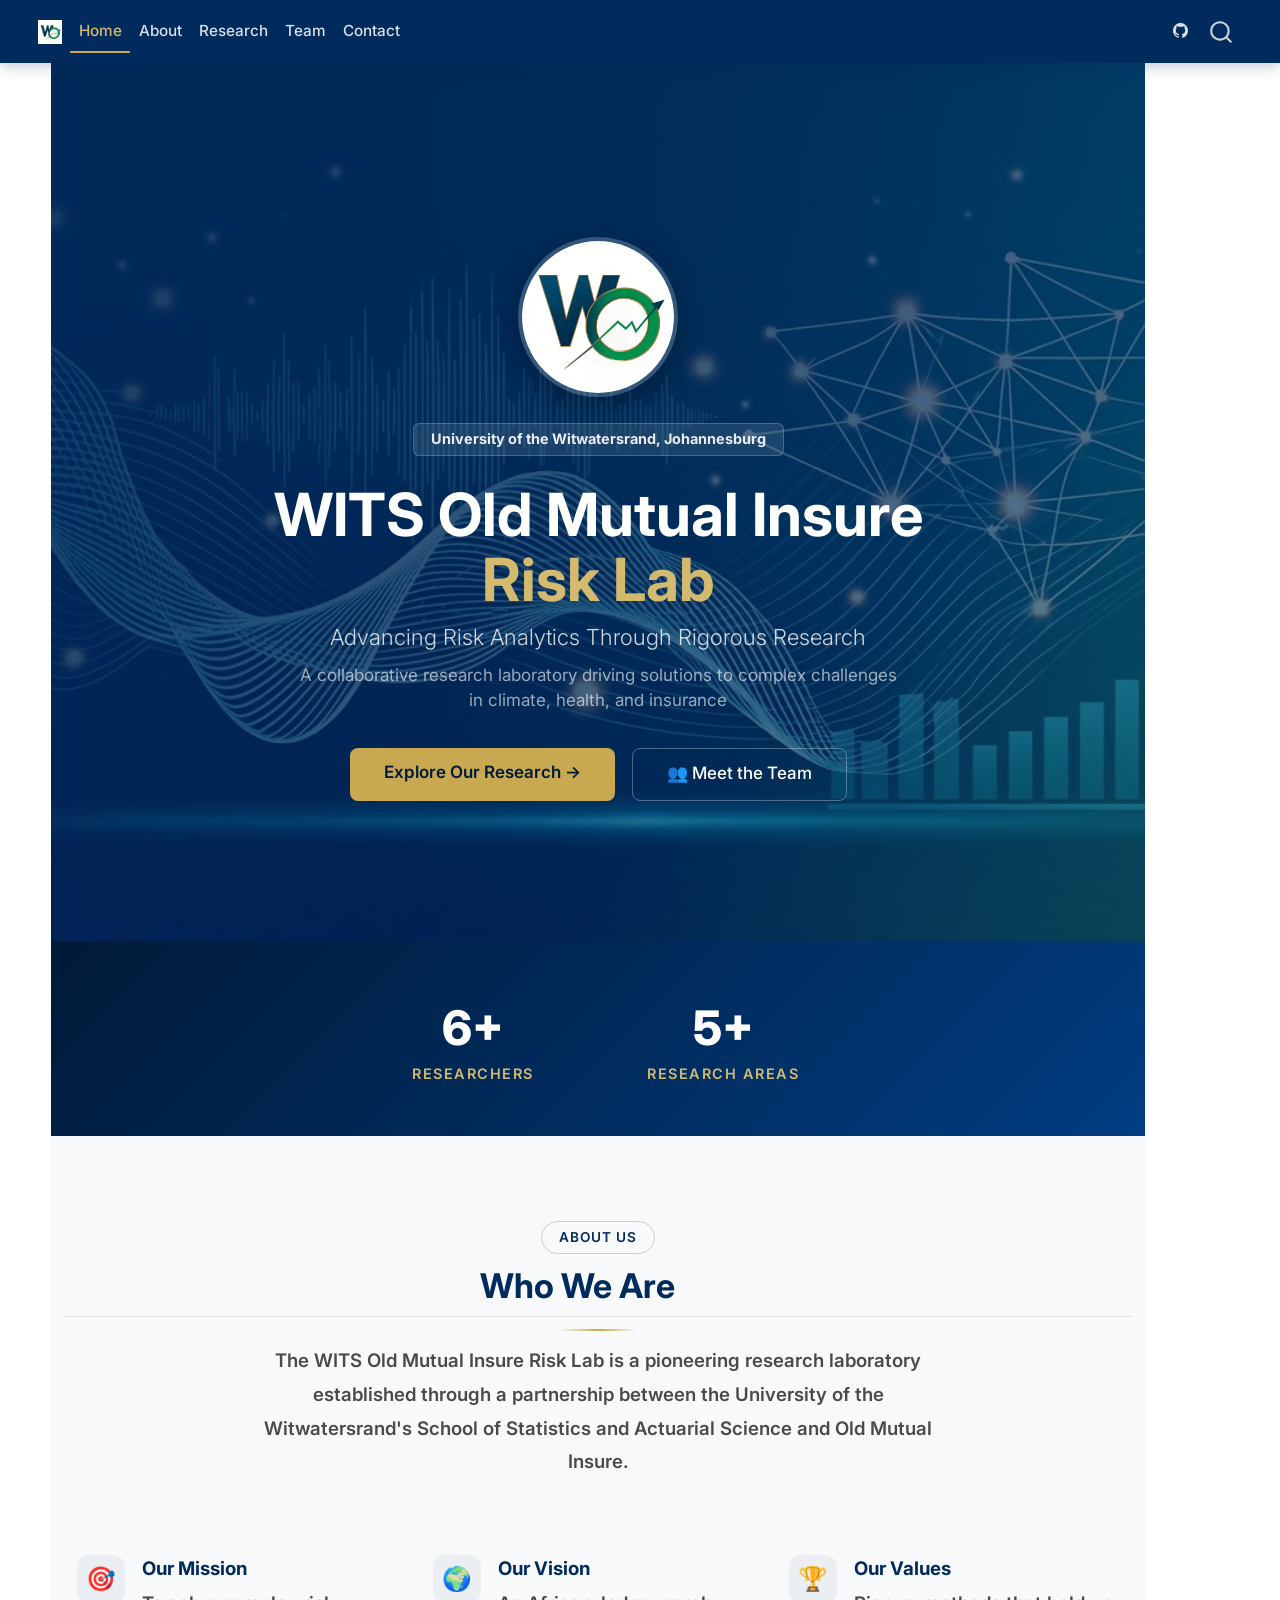
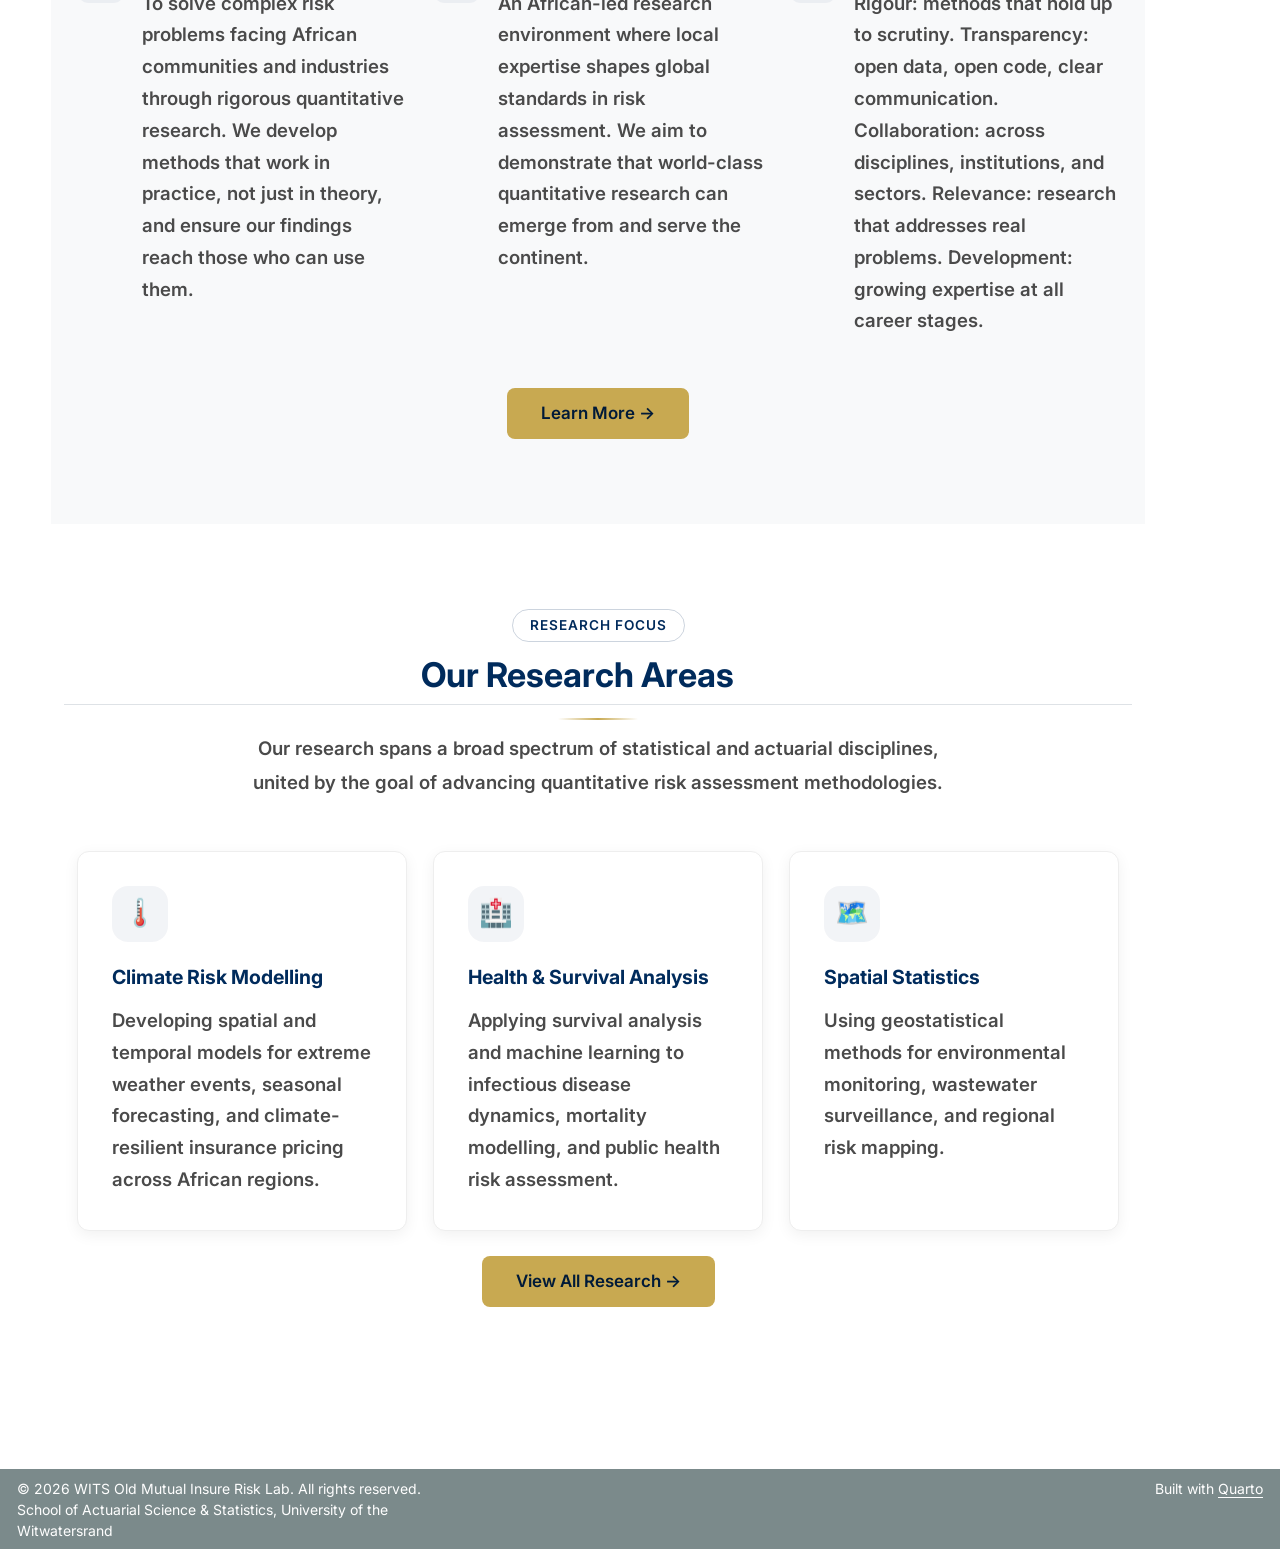
==== commit 976d5b6f: "commit" ====
--- a/docs/index.html
+++ b/docs/index.html
@@ -133,7 +133,7 @@
 </ul>
             <ul class="navbar-nav navbar-nav-scroll ms-auto">
   <li class="nav-item compact">
-    <a class="nav-link" href="https://github.com/odeymofokeng-wits/wits-riks-lab"> <i class="bi bi-github" role="img" aria-label="GitHub">
+    <a class="nav-link" href="https://github.com/odeymofokeng-wits/wits-risk-lab"> <i class="bi bi-github" role="img" aria-label="GitHub">
 </i> 
 <span class="menu-text"></span></a>
   </li>  
@@ -229,7 +229,7 @@
     <div class="row g-4 mt-4 justify-content-center">
       <div class="col-md-4">
         <div class="about-value-card">
-          <div class="about-value-icon"><img src="images/target.png" alt="Mission" style="width: 48px; height: 48px; object-fit: contain;"></div>
+         <div class="about-value-icon">🎯</div>
           <div>
             <div class="about-value-title">Our Mission</div>
             <div class="about-value-text">
@@ -240,7 +240,7 @@
       </div>
       <div class="col-md-4">
         <div class="about-value-card">
-          <div class="about-value-icon"><img src="images/vision.jpg" alt="Vision" style="width: 48px; height: 48px; object-fit: cover; border-radius: 12px;"></div>
+          <div class="about-value-icon">🌍</div>
           <div>
             <div class="about-value-title">Our Vision</div>
             <div class="about-value-text">
@@ -251,7 +251,7 @@
       </div>
       <div class="col-md-4">
         <div class="about-value-card">
-          <div class="about-value-icon"><img src="images/values.jpg" alt="Values" style="width: 48px; height: 48px; object-fit: cover; border-radius: 12px;"></div>
+         <div class="about-value-icon">🏆</div>
           <div>
             <div class="about-value-title">Our Values</div>
             <div class="about-value-text">
@@ -286,7 +286,7 @@
     <div class="row g-4">
       <div class="col-md-4">
         <div class="research-card">
-         <div class="research-card-icon"><img src="images/climate.png" alt="Climate Risk" style="width: 56px; height: 56px; object-fit: contain;"></div>
+         <div class="research-card-icon">🌡️</div>
           <div class="research-card-title">Climate Risk Modelling</div>
           <div class="research-card-text">
             Developing spatial and temporal models for extreme weather events,
@@ -297,7 +297,7 @@
       </div>
       <div class="col-md-4">
         <div class="research-card">
-          <div class="research-card-icon"><img src="images/survival.png" alt="Health and Survival" style="width: 56px; height: 56px; object-fit: contain;"></div>
+          <div class="research-card-icon">🏥</div>
           <div class="research-card-title">Health &amp; Survival Analysis</div>
           <div class="research-card-text">
             Applying survival analysis and machine learning to infectious disease
@@ -307,7 +307,7 @@
       </div>
       <div class="col-md-4">
         <div class="research-card">
-          <div class="research-card-icon"><img src="images/spatial.png" alt="Spatial Statistics" style="width: 56px; height: 56px; object-fit: contain;"></div>
+         <div class="research-card-icon">🗺️</div>
           <div class="research-card-title">Spatial Statistics</div>
           <div class="research-card-text">
             Using geostatistical methods for
--- a/docs/styles.css
+++ b/docs/styles.css
@@ -506,6 +506,100 @@
   color: #666 !important;
   line-height: 1.7;
 }
+
+
+
+/* Underlined links in bios */
+.bio-text a {
+  color: var(--color-navy);
+  text-decoration: underline;
+  text-decoration-color: var(--color-gold);
+  text-underline-offset: 3px;
+  font-weight: 500;
+  transition: all 0.2s ease;
+}
+
+.bio-text a:hover {
+  color: var(--color-gold-dark);
+  text-decoration-thickness: 2px;
+}
+
+/* Social links container - below badges in expanded view */
+.social-links {
+  display: flex;
+  gap: 0.75rem;
+  justify-content: center;
+  margin-top: 1.5rem;
+  padding-top: 1.5rem;
+  border-top: 1px solid #eee;
+  opacity: 0;
+  transform: translateY(10px);
+  transition: all 0.4s ease 0.2s; /* Delayed fade in */
+}
+
+.team-card-compact.active .social-links {
+  opacity: 1;
+  transform: translateY(0);
+}
+
+/* Social link circles */
+.social-link {
+  width: 40px;
+  height: 40px;
+  border-radius: 50%;
+  display: flex;
+  align-items: center;
+  justify-content: center;
+  text-decoration: none;
+  font-size: 0.85rem;
+  font-weight: 600;
+  color: white;
+  transition: all 0.3s ease;
+  border: 2px solid transparent;
+}
+
+.social-link:hover {
+  transform: scale(1.1);
+  border-color: var(--color-gold);
+}
+
+/* Platform-specific colors */
+.social-link.linkedin {
+  background: #0077b5;
+}
+
+.social-link.orcid {
+  background: #a6ce39;
+}
+
+.social-link.website {
+  background: var(--color-navy);
+}
+
+.social-link.twitter {
+  background: #1da1f2;
+}
+
+.social-link.github {
+  background: #333;
+}
+
+/* Alternative: Simple text links if icons are too much */
+.social-link-text {
+  font-size: 0.8rem;
+  color: var(--color-navy);
+  text-decoration: none;
+  padding: 0.4rem 0.8rem;
+  border-radius: 20px;
+  background: #f0f0f0;
+  transition: all 0.2s ease;
+}
+
+.social-link-text:hover {
+  background: var(--color-gold);
+  color: white;
+}
+
 
 /* ── Contact Section ── */
 .contact-section {
@@ -647,3 +741,18 @@
 html {
   scroll-behavior: smooth;
 }
+
+
+/* ── Change grey text to black ── */
+.about-value-text,
+.research-card-text,
+.partner-text,
+.contact-text,
+.team-bio,
+.bio-text,
+p[style*="color: #666"],
+p[style*="color: #444"] {
+  color: #4a4a4a !important;
+  font-weight: 600 !important;
+  font-size: 1.1rem !important;
+}
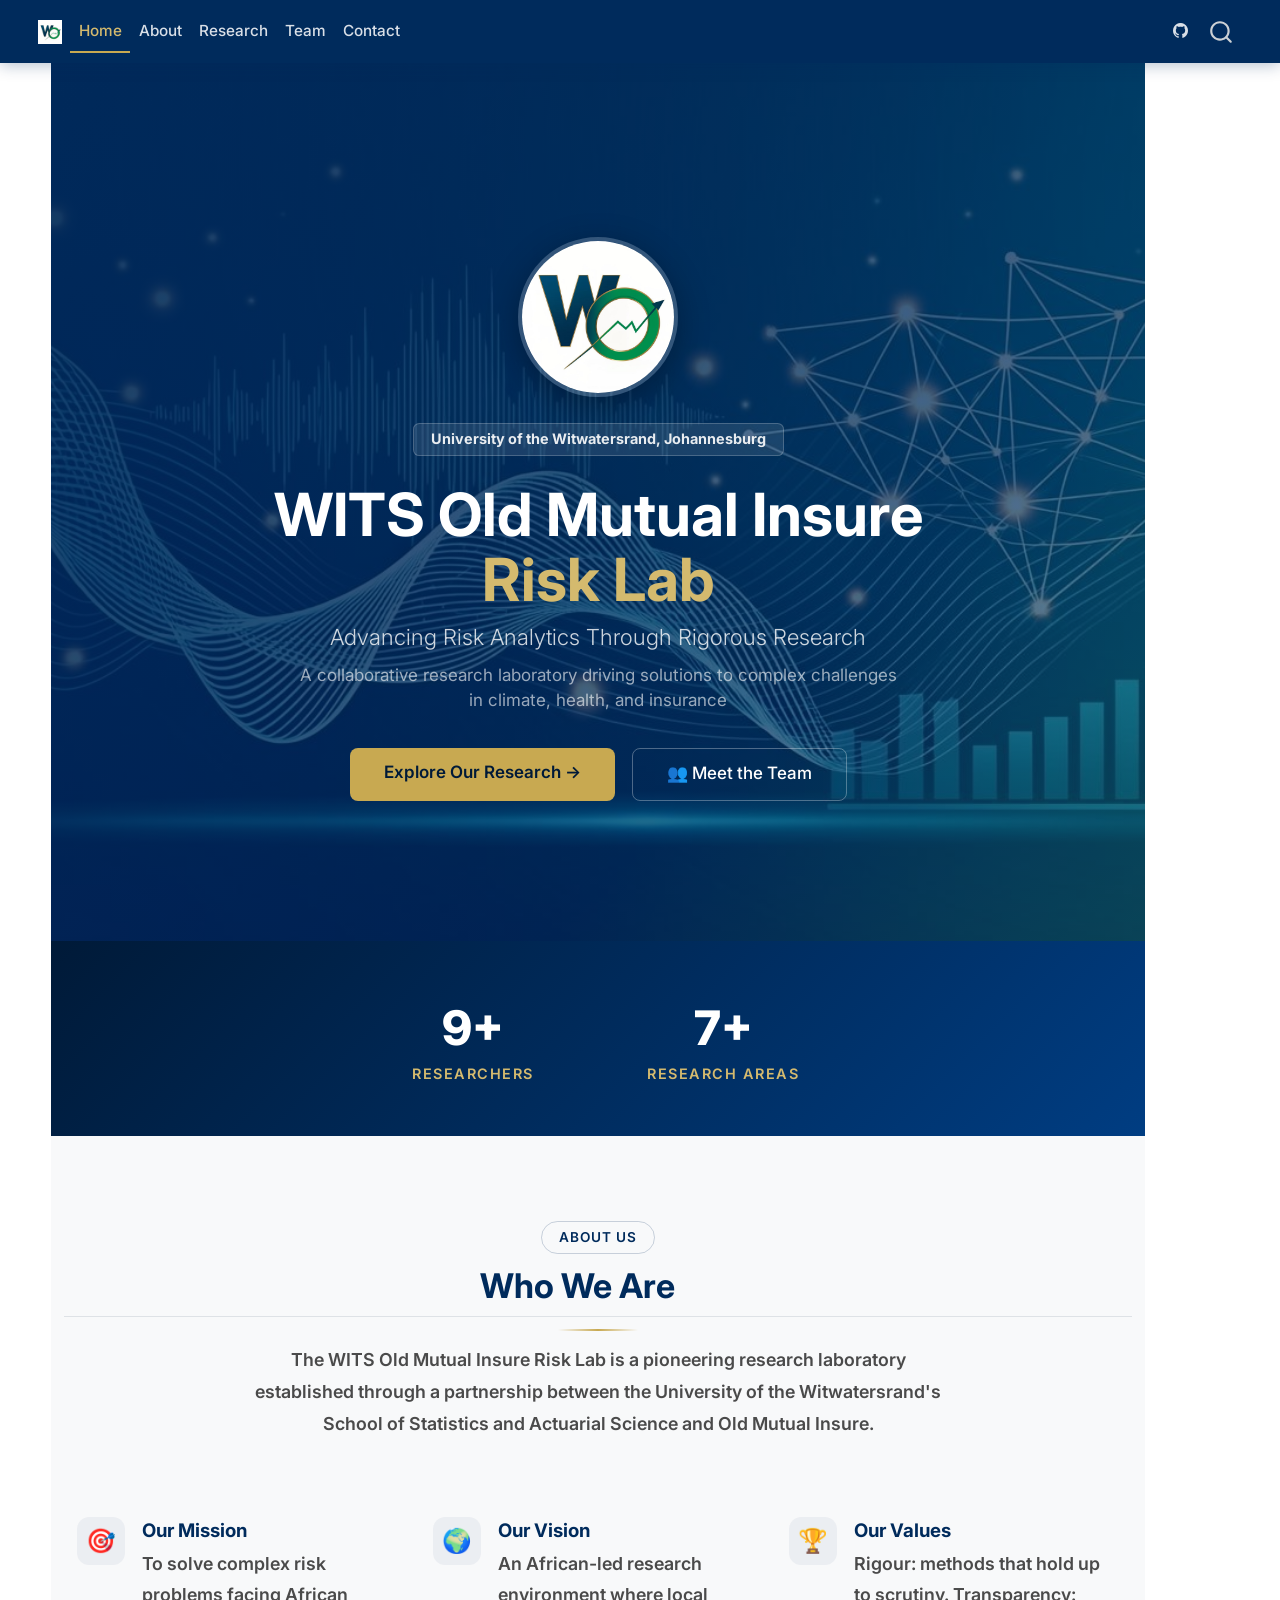
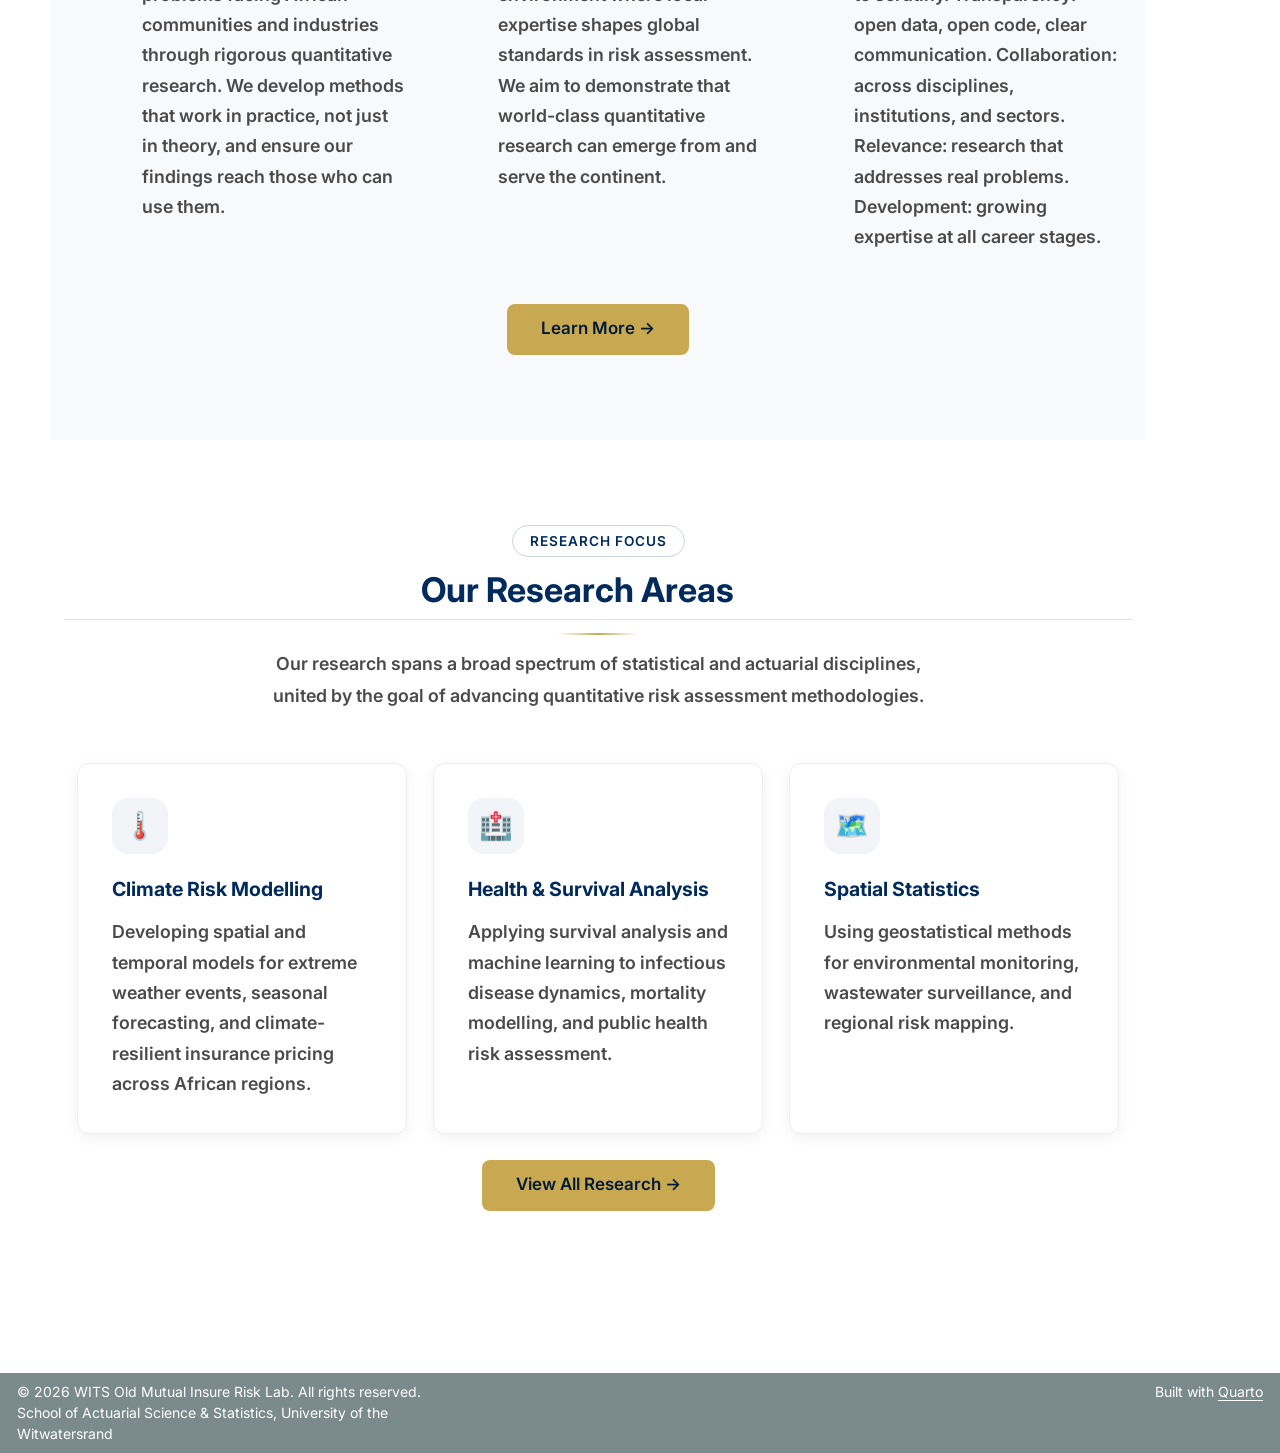
==== commit 08bf4d7d: "Update home and research pages" ====
--- a/docs/index.html
+++ b/docs/index.html
@@ -198,11 +198,11 @@
   <div class="container">
     <div class="row g-4 justify-content-center">
       <div class="col-6 col-md-3 stat-item">
-        <div class="stat-number">6+</div>
+        <div class="stat-number">9+</div>
         <div class="stat-label">Researchers</div>
       </div>
       <div class="col-6 col-md-3 stat-item">
-        <div class="stat-number">5+</div>
+        <div class="stat-number">7+</div>
         <div class="stat-label">Research Areas</div>
       </div>
     </div>
--- a/docs/styles.css
+++ b/docs/styles.css
@@ -754,5 +754,19 @@
 p[style*="color: #444"] {
   color: #4a4a4a !important;
   font-weight: 600 !important;
-  font-size: 1.1rem !important;
+  font-size: 1.05rem !important;
+}
+
+
+/* Fix contact card text color - must be light on dark background */
+.contact-card .contact-text {
+  color: rgba(255, 255, 255, 0.8) !important;
+  font-size: 0.9rem !important;
+}
+
+/* Fix email link color */
+.contact-card .contact-link {
+  color: var(--color-gold) !important;
+  word-break: break-all;
+  font-size: 0.85rem;
 }
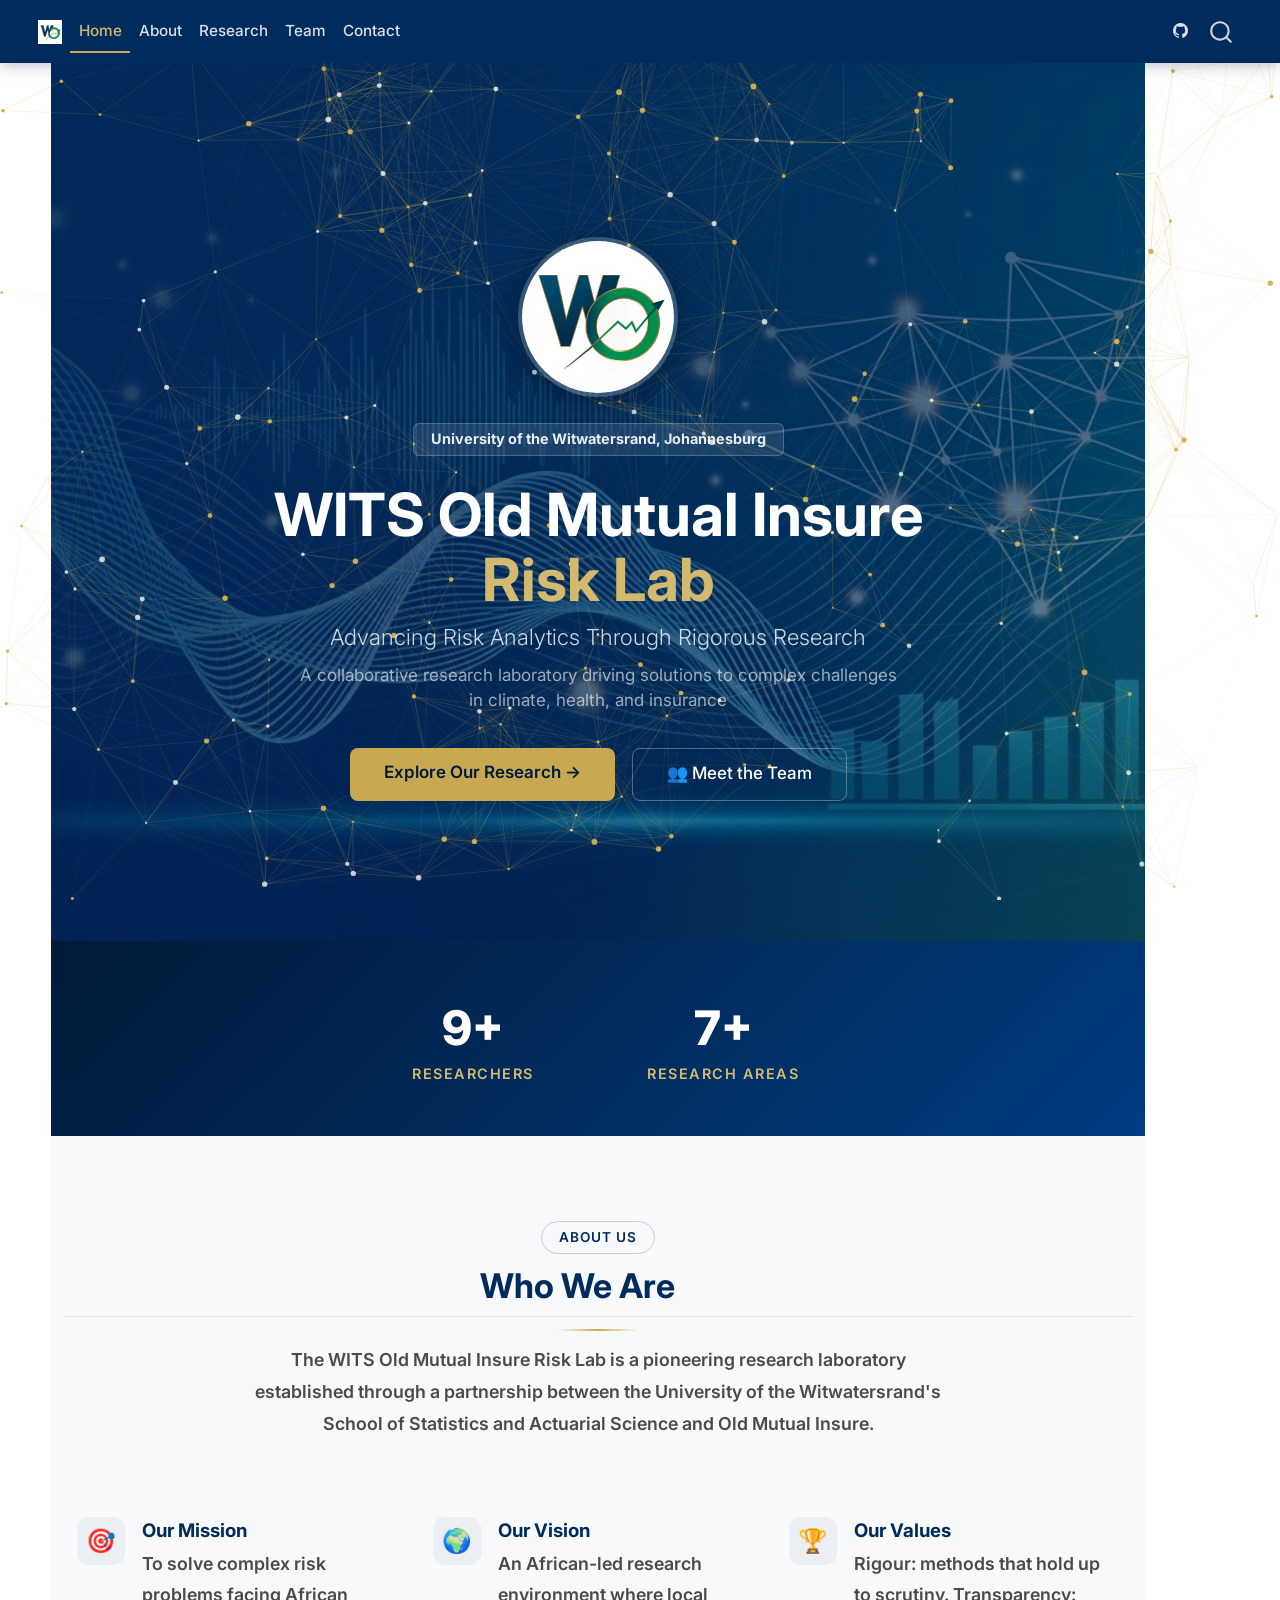
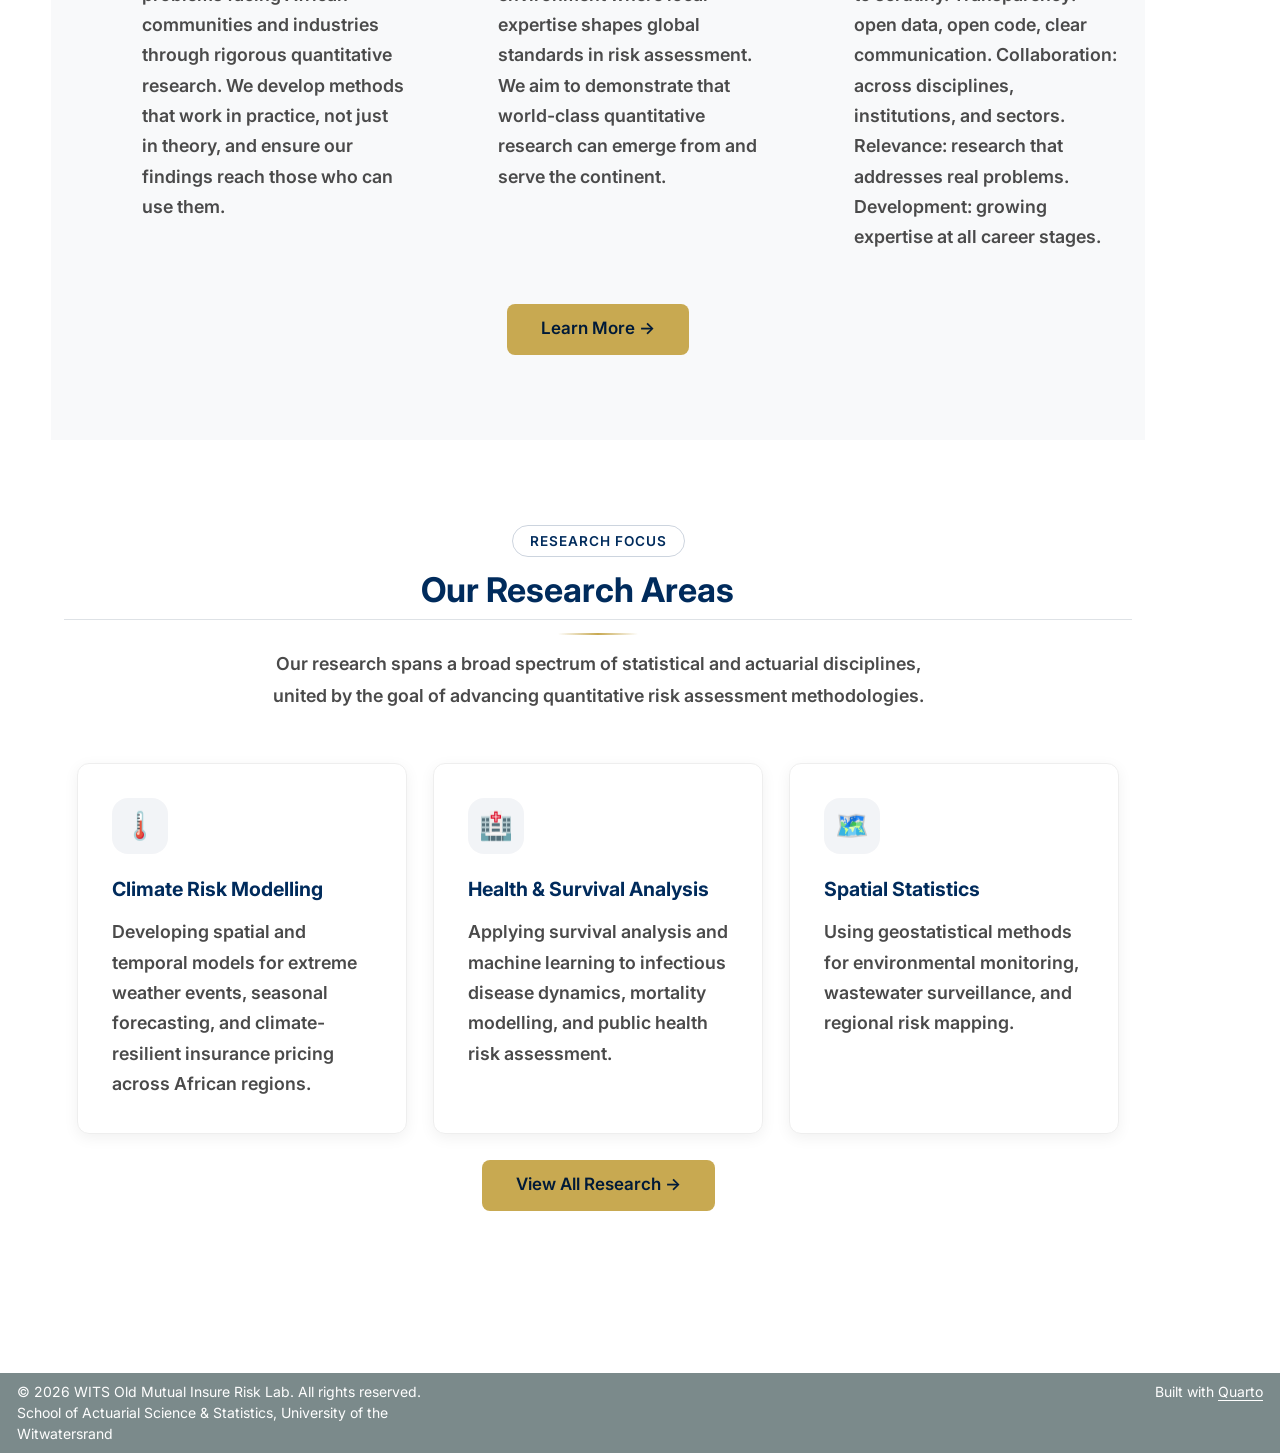
==== commit 90d8a118: "Scroll-reactive particles added" ====
--- a/docs/index.html
+++ b/docs/index.html
@@ -155,12 +155,25 @@
 
 
 
+
+<style>
+.hero-canvas {
+  position: fixed;
+  inset: 0;
+  width: 100vw;
+  height: 100vh;
+  pointer-events: none;
+  z-index: 2;
+}
+</style>
+
 <!-- ═══════════════════════════════════════════
      HERO SECTION
      ═══════════════════════════════════════════ -->
 <div class="hero-section">
   <img src="images/hero-bg.png" alt="" class="hero-bg">
   <div class="hero-overlay"></div>
+  <canvas id="hero-particles" class="hero-canvas" aria-hidden="true"></canvas>
   <div class="hero-content">
     <img src="images/logo.png" alt="WITS Old Mutual Insure Risk Lab" class="hero-logo">
 
@@ -324,6 +337,131 @@
     </div>
   </div>
 </div>
+
+<script>
+(function () {
+  const canvas = document.getElementById('hero-particles');
+  if (!canvas) return;
+  const ctx = canvas.getContext('2d');
+  const reduced = window.matchMedia('(prefers-reduced-motion: reduce)').matches;
+
+  let W = 0, H = 0, DPR = 1, particles = [];
+  const mouse = { x: -9999, y: -9999, active: false };
+    let lastScrollY = window.scrollY;
+
+  const DOT_WHITE = 'rgba(255, 255, 255, 0.75)';
+  const DOT_GOLD  = 'rgba(212, 175, 85, 0.95)';
+  const LINE_RGB  = '212, 175, 85';
+  const LINK_DIST = 180;
+  const MOUSE_RADIUS = 200;
+
+  function resize() {
+    DPR = Math.min(window.devicePixelRatio || 1, 2);
+    W = window.innerWidth;
+    H = window.innerHeight;
+    canvas.width = W * DPR;
+    canvas.height = H * DPR;
+    canvas.style.width = W + 'px';
+    canvas.style.height = H + 'px';
+    ctx.setTransform(DPR, 0, 0, DPR, 0, 0);
+
+    const target = Math.min(Math.max(Math.floor((W * H) / 5000), 40), 280);
+    particles = [];
+    for (let i = 0; i < target; i++) {
+      particles.push({
+        x: Math.random() * W,
+        y: Math.random() * H,
+        vx: (Math.random() - 0.5) * 0.3,
+        vy: (Math.random() - 0.5) * 0.3,
+        r: 0.9 + Math.random() * 2.0,
+        gold: Math.random() < 0.45
+      });
+    }
+  }
+
+   function drawFrame() {
+    // Scroll the particle field with the page
+    const currentScrollY = window.scrollY;
+    const scrollDelta = currentScrollY - lastScrollY;
+    lastScrollY = currentScrollY;
+
+    if (scrollDelta !== 0) {
+      for (const p of particles) {
+        p.y -= scrollDelta;
+        if (p.y < -15) p.y = H + 15;
+        else if (p.y > H + 15) p.y = -15;
+      }
+    }
+
+    ctx.clearRect(0, 0, W, H);
+    
+
+    for (const p of particles) {
+      if (mouse.active) {
+        const dx = p.x - mouse.x, dy = p.y - mouse.y;
+        const d2 = dx * dx + dy * dy;
+        if (d2 < MOUSE_RADIUS * MOUSE_RADIUS && d2 > 1) {
+          const d = Math.sqrt(d2);
+          const f = (1 - d / MOUSE_RADIUS) * 0.18;
+          p.vx += (dx / d) * f;
+          p.vy += (dy / d) * f;
+        }
+      }
+      p.vx *= 0.985; p.vy *= 0.985;
+      p.vx += (Math.random() - 0.5) * 0.012;
+      p.vy += (Math.random() - 0.5) * 0.012;
+      const sp = Math.hypot(p.vx, p.vy);
+      if (sp > 1.2) { p.vx = (p.vx / sp) * 1.2; p.vy = (p.vy / sp) * 1.2; }
+      p.x += p.vx; p.y += p.vy;
+      if (p.x < -15) p.x = W + 15;
+      if (p.x > W + 15) p.x = -15;
+      if (p.y < -15) p.y = H + 15;
+      if (p.y > H + 15) p.y = -15;
+    }
+
+    for (let i = 0; i < particles.length; i++) {
+      for (let j = i + 1; j < particles.length; j++) {
+        const a = particles[i], b = particles[j];
+        const dx = a.x - b.x, dy = a.y - b.y;
+        const d2 = dx * dx + dy * dy;
+        if (d2 < LINK_DIST * LINK_DIST) {
+          const alpha = (1 - Math.sqrt(d2) / LINK_DIST) * 0.42;
+          ctx.strokeStyle = 'rgba(' + LINE_RGB + ',' + alpha + ')';
+          ctx.lineWidth = 0.7;
+          ctx.beginPath();
+          ctx.moveTo(a.x, a.y);
+          ctx.lineTo(b.x, b.y);
+          ctx.stroke();
+        }
+      }
+    }
+
+    for (const p of particles) {
+      ctx.fillStyle = p.gold ? DOT_GOLD : DOT_WHITE;
+      ctx.beginPath();
+      ctx.arc(p.x, p.y, p.r, 0, Math.PI * 2);
+      ctx.fill();
+    }
+  }
+
+  let rafId = null, running = false;
+  function loop() { drawFrame(); rafId = requestAnimationFrame(loop); }
+  function start() { if (running || reduced) return; running = true; rafId = requestAnimationFrame(loop); }
+  function stop() { running = false; if (rafId) cancelAnimationFrame(rafId); rafId = null; }
+
+  window.addEventListener('pointermove', (e) => {
+    mouse.x = e.clientX;
+    mouse.y = e.clientY;
+    mouse.active = true;
+  });
+  document.addEventListener('mouseleave', () => { mouse.active = false; });
+
+  window.addEventListener('resize', () => { resize(); drawFrame(); });
+  resize();
+  drawFrame();
+  if (!reduced) start();
+})();
+</script>
 
 
 
--- a/docs/styles.css
+++ b/docs/styles.css
@@ -769,4 +769,8 @@
   color: var(--color-gold) !important;
   word-break: break-all;
   font-size: 0.85rem;
-}+}
+
+
+.container { position: relative; z-index: 3; }
+.page-footer { position: relative; z-index: 3; }
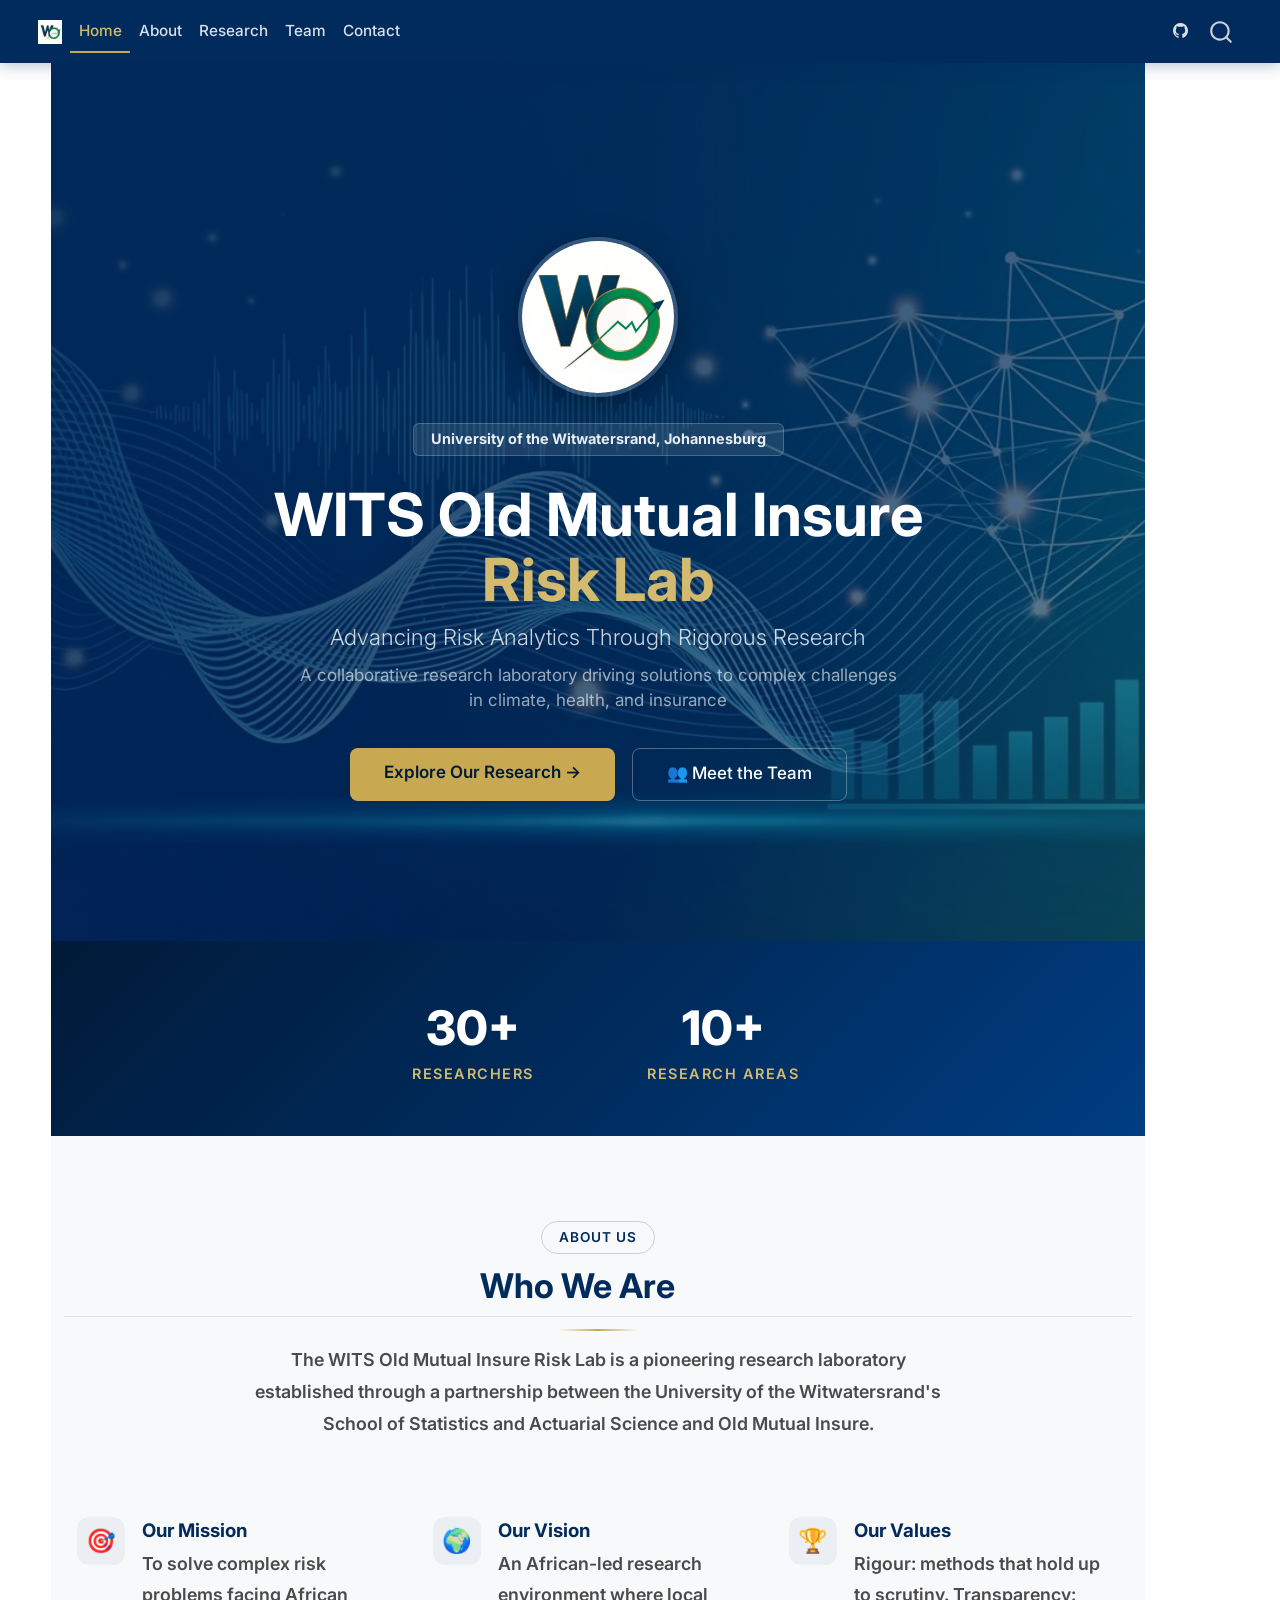
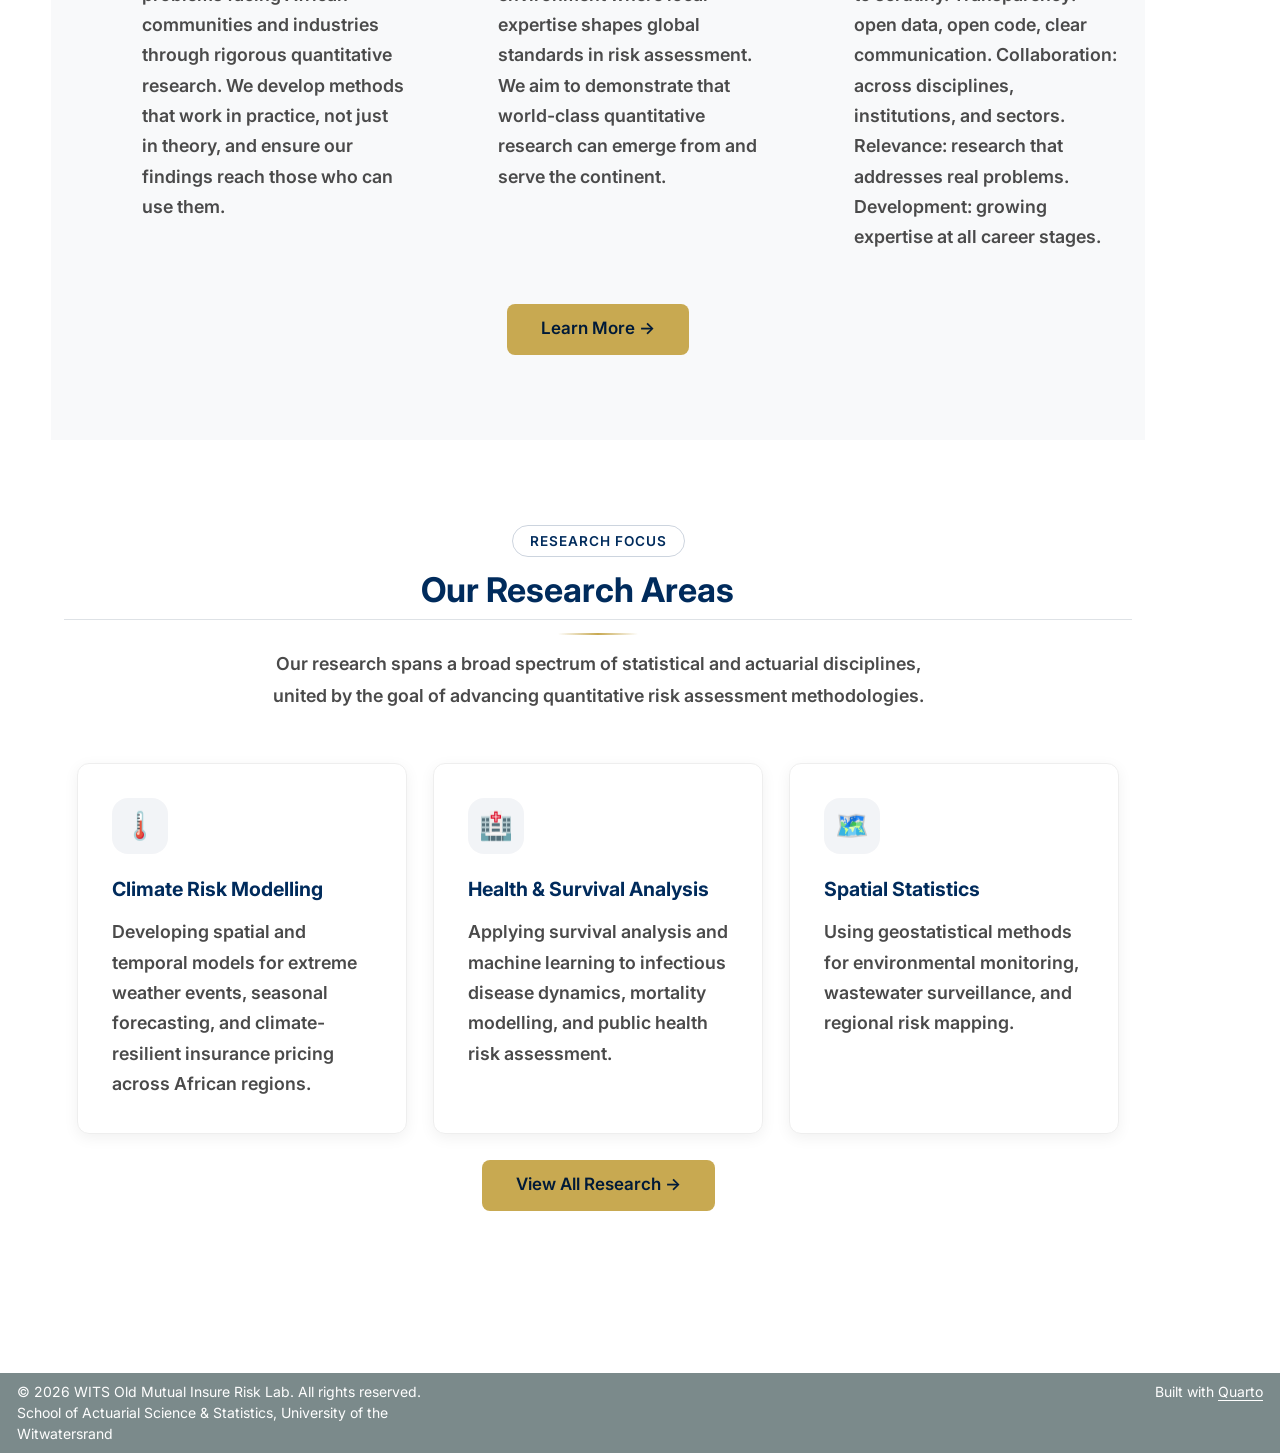
==== commit c4d975f3: "." ====
--- a/docs/index.html
+++ b/docs/index.html
@@ -160,10 +160,11 @@
 .hero-canvas {
   position: fixed;
   inset: 0;
-  width: 100vw;
-  height: 100vh;
+  width: 100dvw;
+  height: 100dvh;
   pointer-events: none;
   z-index: 2;
+  touch-action: none;
 }
 </style>
 
@@ -211,11 +212,11 @@
   <div class="container">
     <div class="row g-4 justify-content-center">
       <div class="col-6 col-md-3 stat-item">
-        <div class="stat-number">9+</div>
+        <div class="stat-number">30+</div>
         <div class="stat-label">Researchers</div>
       </div>
       <div class="col-6 col-md-3 stat-item">
-        <div class="stat-number">7+</div>
+        <div class="stat-number">10+</div>
         <div class="stat-label">Research Areas</div>
       </div>
     </div>
@@ -355,17 +356,40 @@
   const LINK_DIST = 180;
   const MOUSE_RADIUS = 200;
 
+    let lastW = 0, lastH = 0;
   function resize() {
     DPR = Math.min(window.devicePixelRatio || 1, 2);
-    W = window.innerWidth;
-    H = window.innerHeight;
+    const vv = window.visualViewport;
+    const newW = vv ? Math.round(vv.width) : window.innerWidth;
+    const newH = vv ? Math.round(vv.height) : window.innerHeight;
+
+    // Ignore small height changes (mobile address bar toggling ~60-120px)
+    const widthChanged = Math.abs(newW - lastW) > 30;
+    const heightChanged = Math.abs(newH - lastH) > 150;
+    if (!widthChanged && !heightChanged && particles.length > 0) {
+      // Still resize canvas to match current visual viewport, no rebuild
+      W = newW; H = newH;
+      canvas.width = W * DPR;
+      canvas.height = H * DPR;
+      canvas.style.width = W + 'px';
+      canvas.style.height = H + 'px';
+      ctx.setTransform(DPR, 0, 0, DPR, 0, 0);
+      return;
+    }
+
+    W = newW; H = newH;
+    lastW = W; lastH = H;
     canvas.width = W * DPR;
     canvas.height = H * DPR;
     canvas.style.width = W + 'px';
     canvas.style.height = H + 'px';
     ctx.setTransform(DPR, 0, 0, DPR, 0, 0);
 
-    const target = Math.min(Math.max(Math.floor((W * H) / 5000), 40), 280);
+    // Fewer particles on small screens
+    const isMobile = W < 700;
+    const divisor = isMobile ? 9000 : 5000;
+    const cap = isMobile ? 120 : 280;
+    const target = Math.min(Math.max(Math.floor((W * H) / divisor), 30), cap);
     particles = [];
     for (let i = 0; i < target; i++) {
       particles.push({
@@ -449,11 +473,13 @@
   function start() { if (running || reduced) return; running = true; rafId = requestAnimationFrame(loop); }
   function stop() { running = false; if (rafId) cancelAnimationFrame(rafId); rafId = null; }
 
-  window.addEventListener('pointermove', (e) => {
+    window.addEventListener('pointermove', (e) => {
     mouse.x = e.clientX;
     mouse.y = e.clientY;
     mouse.active = true;
   });
+  window.addEventListener('pointerup', () => { mouse.active = false; });
+  window.addEventListener('touchend', () => { mouse.active = false; });
   document.addEventListener('mouseleave', () => { mouse.active = false; });
 
   window.addEventListener('resize', () => { resize(); drawFrame(); });
